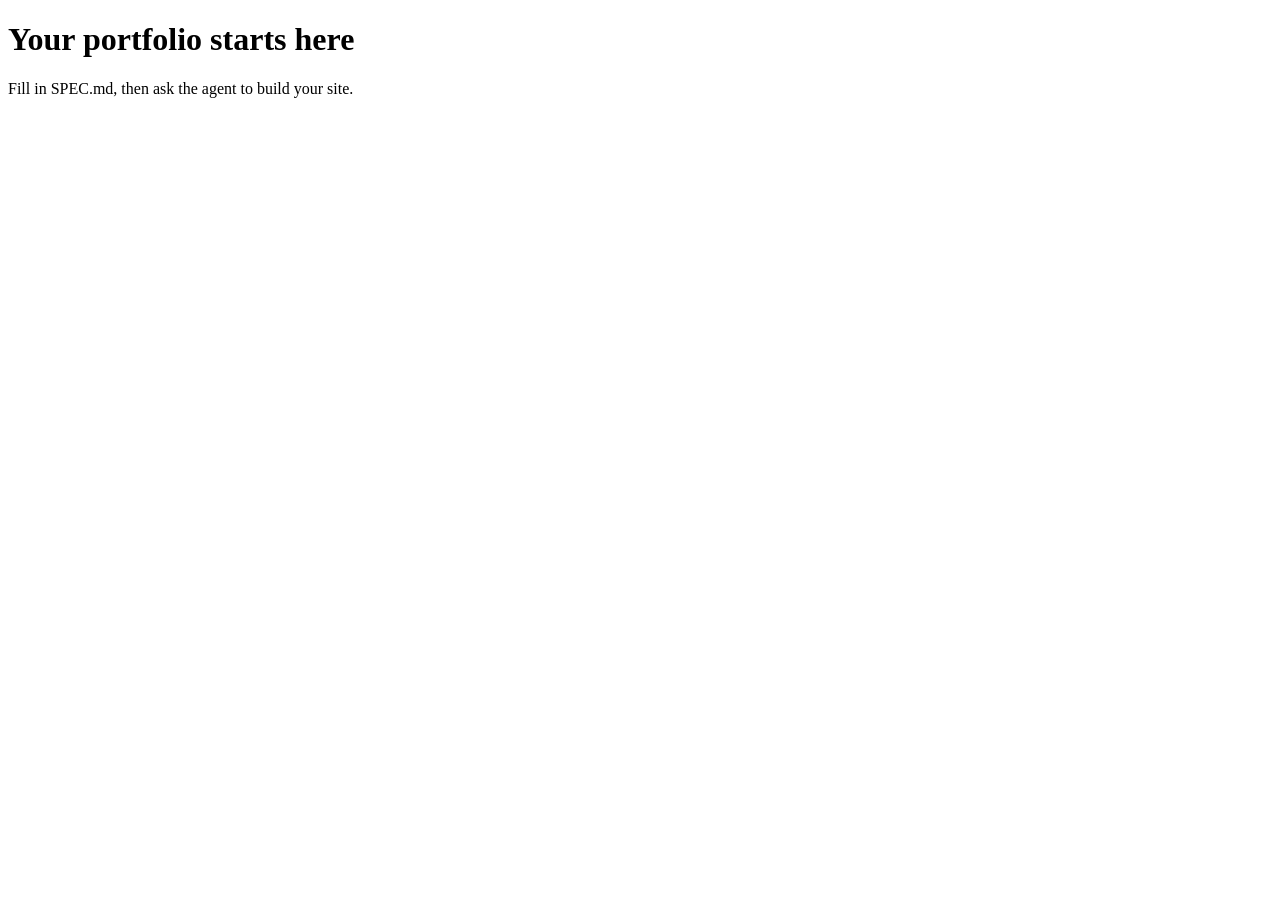
==== public/index.html @ a8ef2e2c "Initial commit" ====
<!doctype html>
<html lang="en">
<head>
  <meta charset="utf-8">
  <meta name="viewport" content="width=device-width, initial-scale=1">
  <title>My portfolio</title>
</head>
<body>
  <main>
    <h1>Your portfolio starts here</h1>
    <p>Fill in SPEC.md, then ask the agent to build your site.</p>
  </main>
</body>
</html>
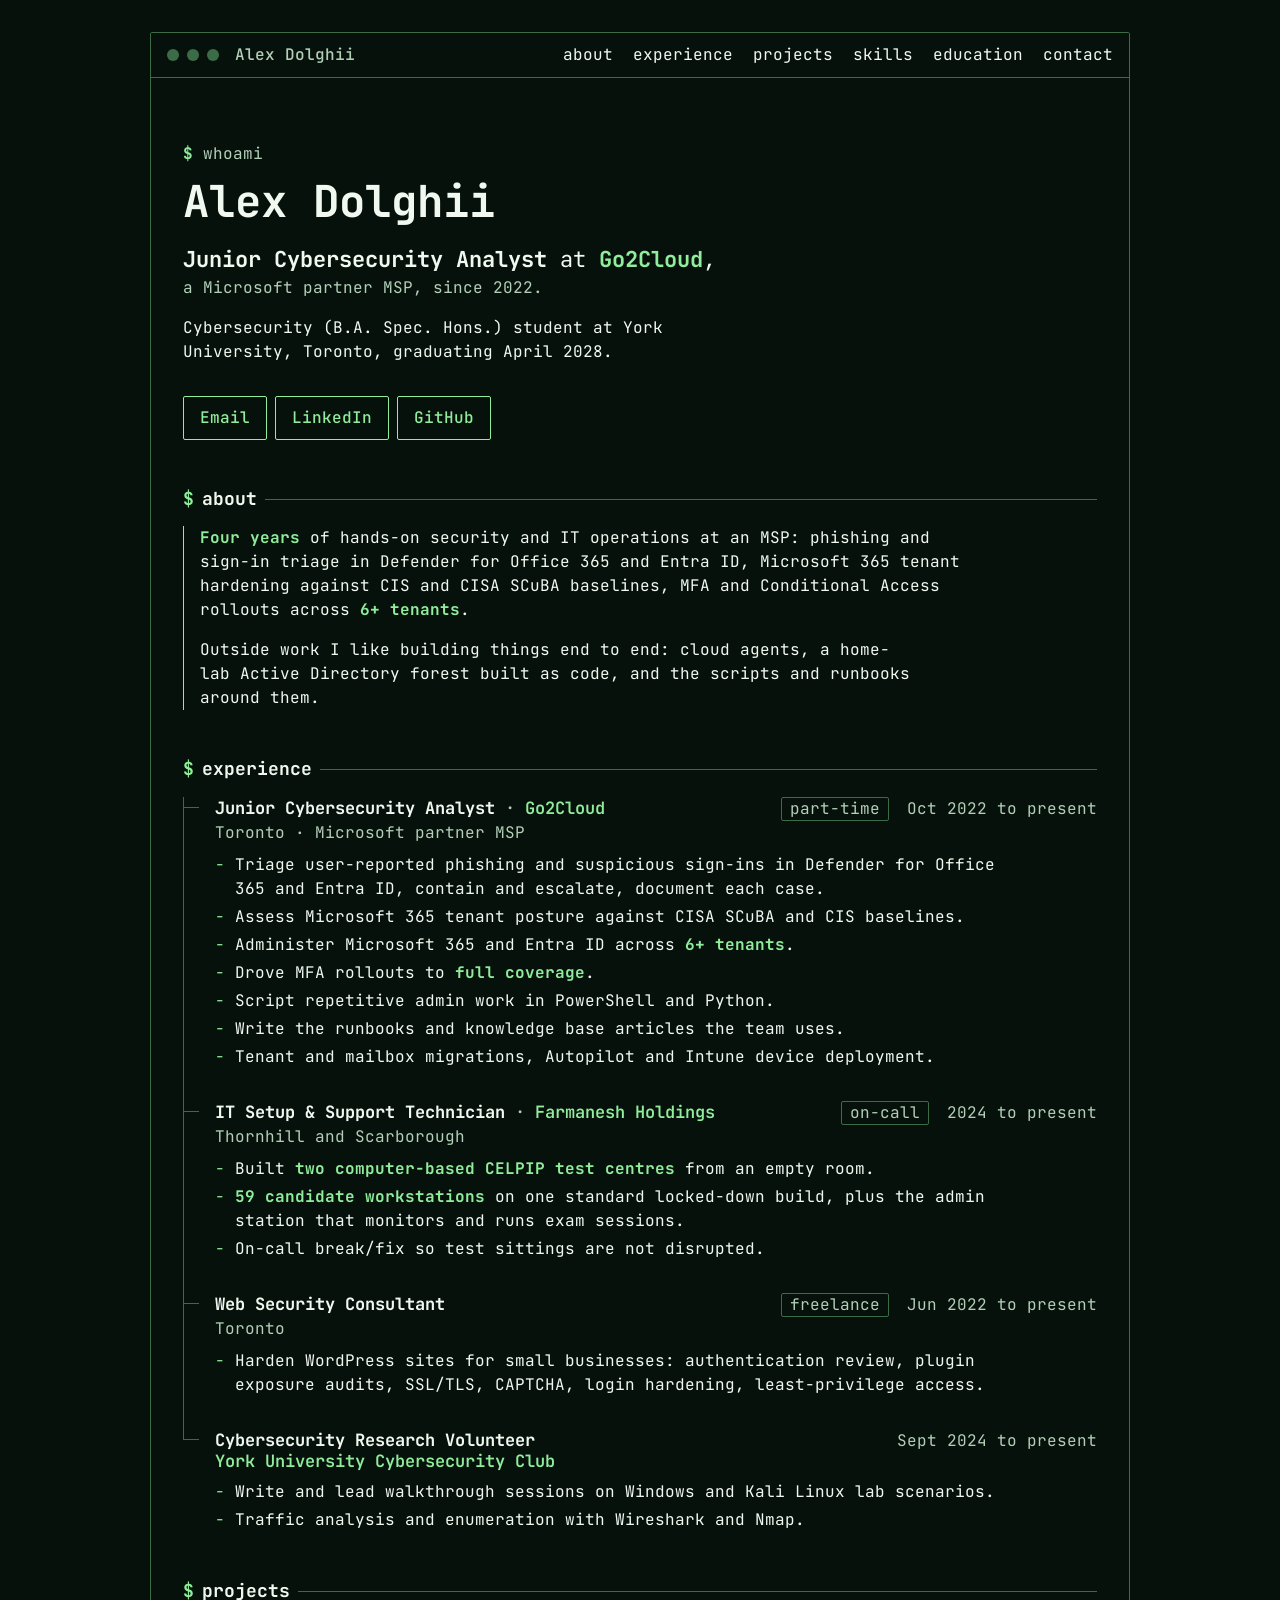
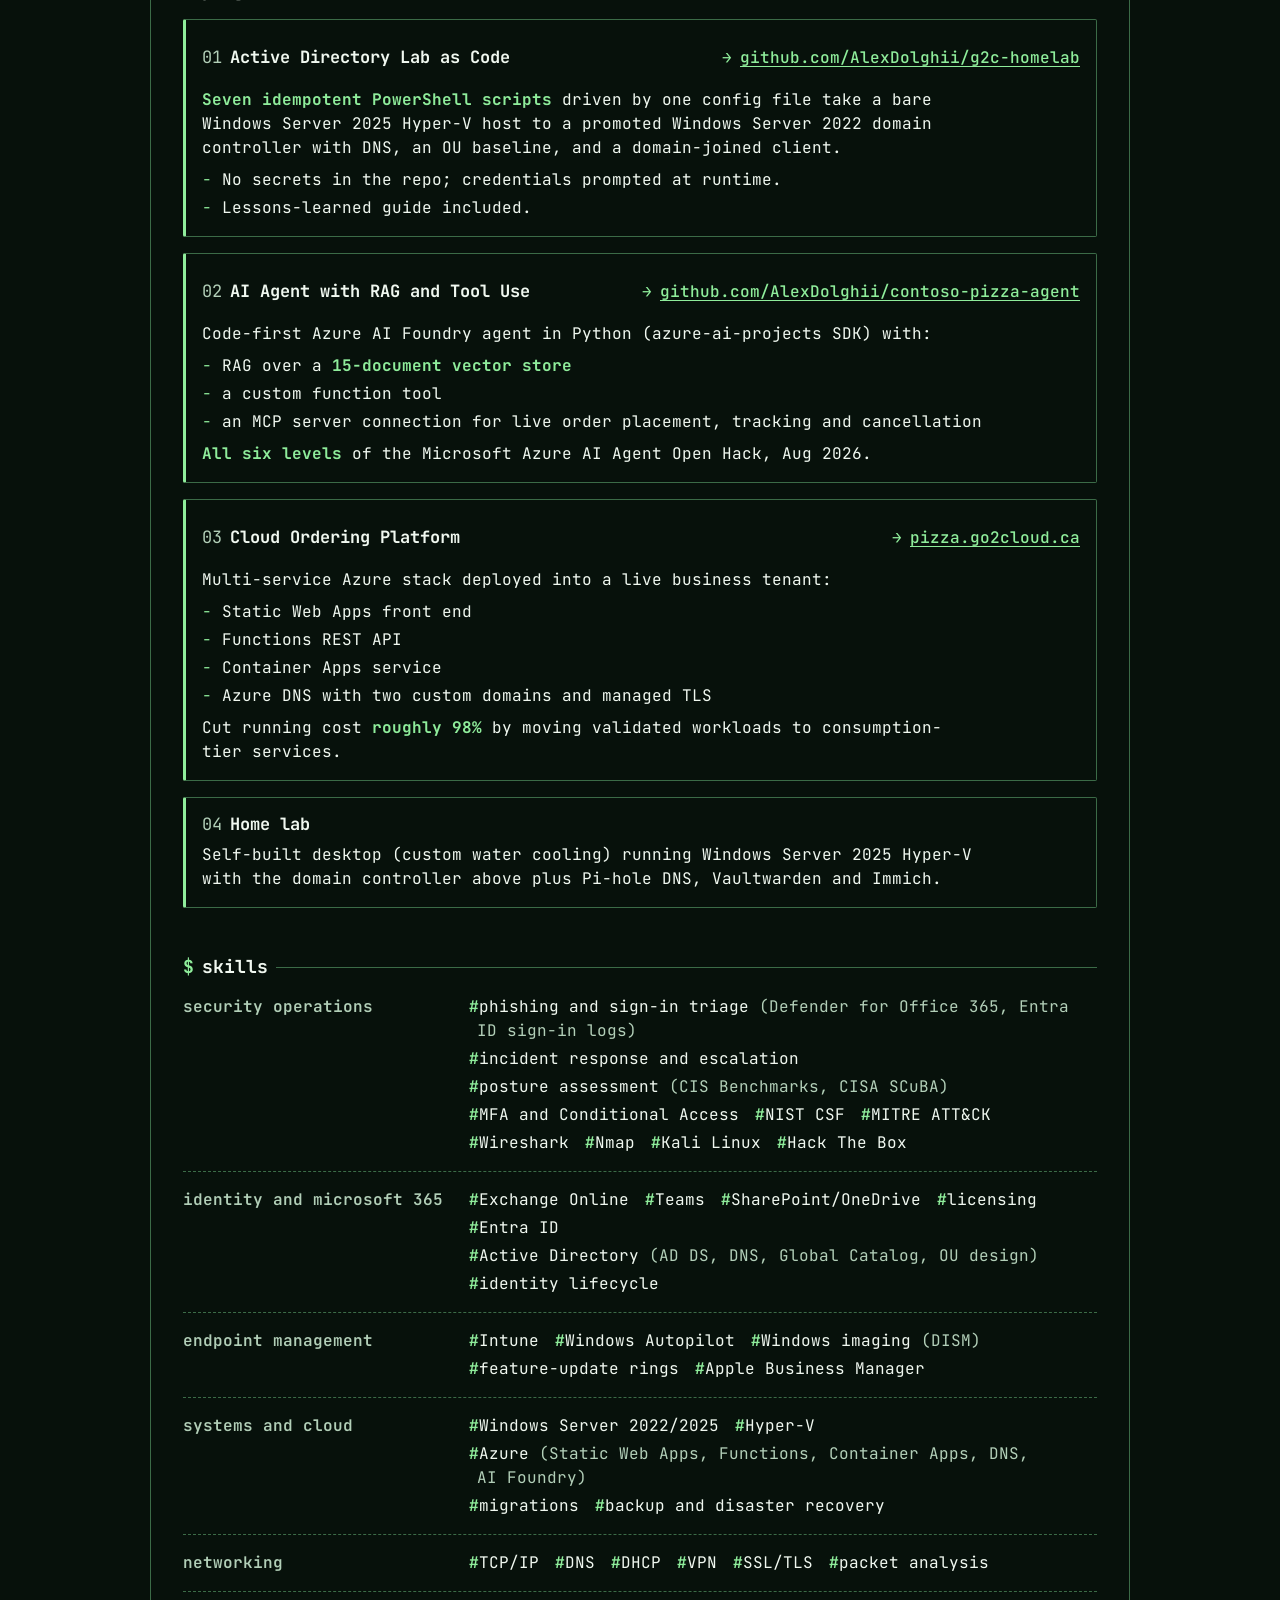
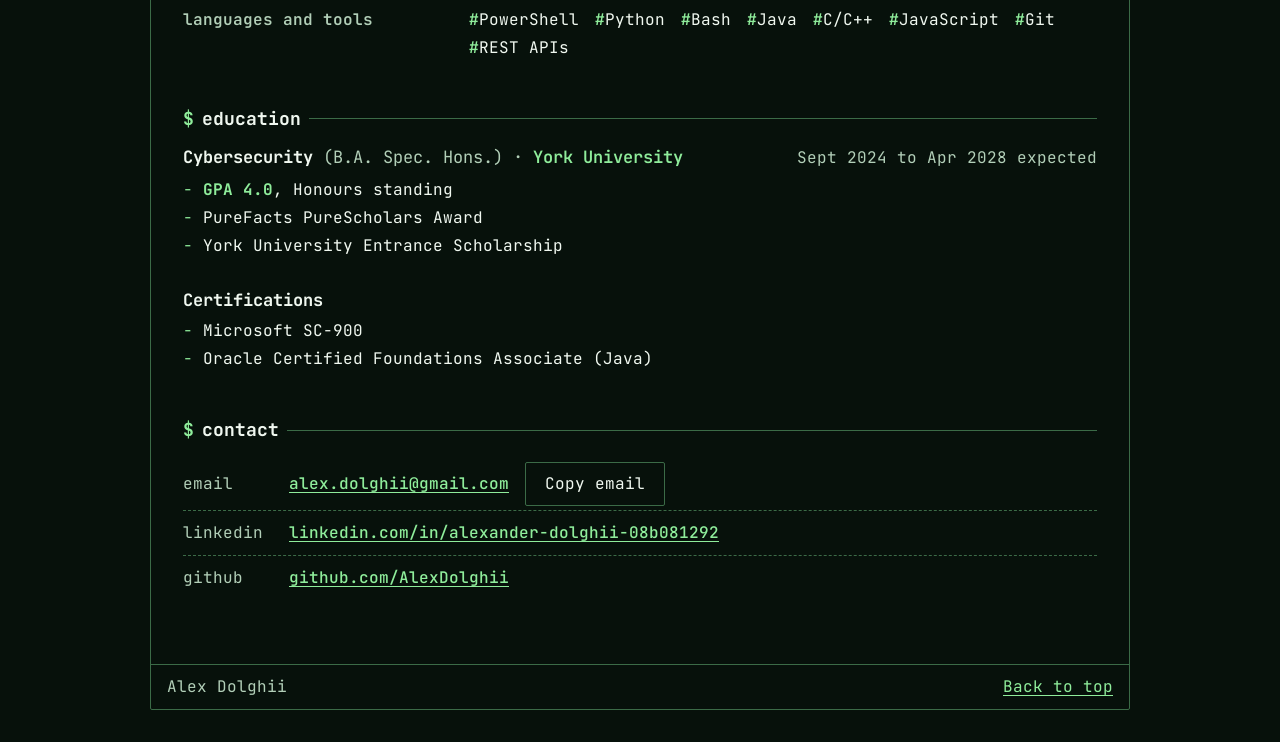
==== commit 15f628b9: "build version 1 with terminal vibe" ====
--- a/public/index.html
+++ b/public/index.html
@@ -3,12 +3,354 @@
 <head>
   <meta charset="utf-8">
   <meta name="viewport" content="width=device-width, initial-scale=1">
-  <title>My portfolio</title>
+  <title>Alex Dolghii · Junior Cybersecurity Analyst</title>
+  <meta name="description" content="Junior Cybersecurity Analyst at Go2Cloud, a Microsoft partner MSP, since 2022. Cybersecurity (B.A. Spec. Hons.) student at York University, Toronto, graduating April 2028.">
+  <meta name="author" content="Alex Dolghii">
+  <meta property="og:type" content="website">
+  <meta property="og:title" content="Alex Dolghii · Junior Cybersecurity Analyst">
+  <meta property="og:description" content="Junior Cybersecurity Analyst at Go2Cloud, a Microsoft partner MSP, since 2022. Cybersecurity (B.A. Spec. Hons.) student at York University, Toronto, graduating April 2028.">
+  <meta name="theme-color" content="#07110B">
+  <meta name="color-scheme" content="dark">
+  <link rel="icon" href="assets/favicon.svg" type="image/svg+xml">
+
+  <!-- Font: JetBrains Mono. The only outside file the vibe allows. -->
+  <link rel="preconnect" href="https://fonts.googleapis.com">
+  <link rel="preconnect" href="https://fonts.gstatic.com" crossorigin>
+  <link href="https://fonts.googleapis.com/css2?family=JetBrains+Mono:wght@400;500;600;700&display=swap" rel="stylesheet">
+
+  <link rel="stylesheet" href="styles.css">
+  <script src="script.js" defer></script>
 </head>
 <body>
-  <main>
-    <h1>Your portfolio starts here</h1>
-    <p>Fill in SPEC.md, then ask the agent to build your site.</p>
-  </main>
+  <a class="skip-link" href="#main">Skip to content</a>
+
+  <!-- The whole page sits inside one terminal-style window frame. -->
+  <div class="window">
+
+    <!-- Title bar: decorative window dots, his real name, and the section links. -->
+    <header class="titlebar">
+      <span class="titlebar__dots" aria-hidden="true"><span></span><span></span><span></span></span>
+      <a class="titlebar__name" href="#home">Alex Dolghii</a>
+      <nav class="nav" aria-label="Sections">
+        <ul class="nav__list" role="list">
+          <li><a href="#about">About</a></li>
+          <li><a href="#experience">Experience</a></li>
+          <li><a href="#projects">Projects</a></li>
+          <li><a href="#skills">Skills</a></li>
+          <li><a href="#education">Education</a></li>
+          <li><a href="#contact">Contact</a></li>
+        </ul>
+      </nav>
+    </header>
+
+    <!-- tabindex="-1" lets the skip link move keyboard focus here in every browser. -->
+    <main id="main" tabindex="-1">
+
+      <!-- Home: "whoami" is only a decorative label; the lines below it are the real intro from SPEC.md. -->
+      <section id="home" class="hero" aria-labelledby="home-title">
+        <p class="hero__prompt" aria-hidden="true">whoami</p>
+        <h1 class="hero__name" id="home-title">Alex Dolghii</h1>
+        <p class="hero__role">
+          <span class="hero__title"><strong>Junior Cybersecurity Analyst</strong> at <strong class="hero__org">Go2Cloud</strong>,</span>
+          <span class="hero__firm">a Microsoft partner MSP, since <time datetime="2022">2022</time>.</span>
+        </p>
+        <p class="hero__edu">Cybersecurity (B.A. Spec. Hons.) student at York University, Toronto, graduating <time datetime="2028-04">April 2028</time>.</p>
+        <ul class="hero__links" role="list">
+          <li><a href="mailto:alex.dolghii@gmail.com">Email</a></li>
+          <li><a href="https://www.linkedin.com/in/alexander-dolghii-08b081292/" rel="me">LinkedIn</a></li>
+          <li><a href="https://github.com/AlexDolghii" rel="me">GitHub</a></li>
+        </ul>
+      </section>
+
+      <section id="about" class="section" aria-labelledby="about-title">
+        <h2 class="section__title" id="about-title">About</h2>
+        <div class="about">
+          <p><strong class="hl">Four years</strong> of hands-on security and IT operations at an MSP: phishing and sign-in triage in Defender for Office 365 and Entra ID, Microsoft 365 tenant hardening against CIS and CISA SCuBA baselines, MFA and Conditional Access rollouts across <strong class="hl">6+ tenants</strong>.</p>
+          <p>Outside work I like building things end to end: cloud agents, a home-lab Active Directory forest built as code, and the scripts and runbooks around them.</p>
+        </div>
+      </section>
+
+      <!-- Experience: drawn like "tree" output, one branch per role. -->
+      <section id="experience" class="section" aria-labelledby="experience-title">
+        <h2 class="section__title" id="experience-title">Experience</h2>
+        <div class="entries entries--tree">
+
+          <article class="entry">
+            <div class="entry__head">
+              <h3 class="entry__title">
+                <span class="entry__role">Junior Cybersecurity Analyst</span><span class="sr-only">, </span>
+                <span class="entry__org">Go2Cloud</span>
+              </h3>
+              <p class="entry__dates"><span class="entry__kind">part-time</span><span class="sr-only">,</span> <span class="nowrap"><time datetime="2022-10">Oct 2022</time> to present</span></p>
+              <p class="entry__place">Toronto<span class="sr-only">,</span> <span class="sep" aria-hidden="true">·</span> Microsoft partner MSP</p>
+            </div>
+            <ul class="bullets" role="list">
+              <li>Triage user-reported phishing and suspicious sign-ins in Defender for Office 365 and Entra ID, contain and escalate, document each case.</li>
+              <li>Assess Microsoft 365 tenant posture against CISA SCuBA and CIS baselines.</li>
+              <li>Administer Microsoft 365 and Entra ID across <strong class="hl">6+ tenants</strong>.</li>
+              <li>Drove MFA rollouts to <strong class="hl">full coverage</strong>.</li>
+              <li>Script repetitive admin work in PowerShell and Python.</li>
+              <li>Write the runbooks and knowledge base articles the team uses.</li>
+              <li>Tenant and mailbox migrations, Autopilot and Intune device deployment.</li>
+            </ul>
+          </article>
+
+          <article class="entry">
+            <div class="entry__head">
+              <h3 class="entry__title">
+                <span class="entry__role">IT Setup &amp; Support Technician</span><span class="sr-only">, </span>
+                <span class="entry__org">Farmanesh Holdings</span>
+              </h3>
+              <p class="entry__dates"><span class="entry__kind">on-call</span><span class="sr-only">,</span> <span class="nowrap"><time datetime="2024">2024</time> to present</span></p>
+              <p class="entry__place">Thornhill and Scarborough</p>
+            </div>
+            <ul class="bullets" role="list">
+              <li>Built <strong class="hl">two computer-based CELPIP test centres</strong> from an empty room.</li>
+              <li><strong class="hl">59 candidate workstations</strong> on one standard locked-down build, plus the admin station that monitors and runs exam sessions.</li>
+              <li>On-call break/fix so test sittings are not disrupted.</li>
+            </ul>
+          </article>
+
+          <article class="entry">
+            <div class="entry__head">
+              <h3 class="entry__title">
+                <span class="entry__role">Web Security Consultant</span>
+              </h3>
+              <p class="entry__dates"><span class="entry__kind">freelance</span><span class="sr-only">,</span> <span class="nowrap"><time datetime="2022-06">Jun 2022</time> to present</span></p>
+              <p class="entry__place">Toronto</p>
+            </div>
+            <ul class="bullets" role="list">
+              <li>Harden WordPress sites for small businesses: authentication review, plugin exposure audits, SSL/TLS, CAPTCHA, login hardening, least-privilege access.</li>
+            </ul>
+          </article>
+
+          <!-- "entry--stacked": this title is too long to share a line with its club name, so the name always sits underneath. -->
+          <article class="entry entry--stacked">
+            <div class="entry__head">
+              <h3 class="entry__title">
+                <span class="entry__role">Cybersecurity Research Volunteer</span><span class="sr-only">, </span>
+                <span class="entry__org">York University Cybersecurity Club</span>
+              </h3>
+              <p class="entry__dates"><span class="nowrap"><time datetime="2024-09">Sept 2024</time> to present</span></p>
+            </div>
+            <ul class="bullets" role="list">
+              <li>Write and lead walkthrough sessions on Windows and Kali Linux lab scenarios.</li>
+              <li>Traffic analysis and enumeration with Wireshark and Nmap.</li>
+            </ul>
+          </article>
+
+        </div>
+      </section>
+
+      <!-- Projects: bordered cards with a green left edge. The 01-04 numbers are drawn by CSS. -->
+      <section id="projects" class="section" aria-labelledby="projects-title">
+        <h2 class="section__title" id="projects-title">Projects</h2>
+        <div class="cards">
+
+          <article class="card">
+            <div class="card__head">
+              <h3 class="card__title">Active Directory Lab as Code</h3>
+              <a class="card__link" href="https://github.com/AlexDolghii/g2c-homelab"><span class="card__url">github.com/<wbr>AlexDolghii/<wbr><span class="nowrap">g2c-homelab</span></span></a>
+            </div>
+            <p><strong class="hl">Seven idempotent PowerShell scripts</strong> driven by one config file take a bare Windows Server 2025 Hyper-V host to a promoted Windows Server 2022 domain controller with DNS, an OU baseline, and a domain-joined client.</p>
+            <ul class="bullets" role="list">
+              <li>No secrets in the repo; credentials prompted at runtime.</li>
+              <li>Lessons-learned guide included.</li>
+            </ul>
+          </article>
+
+          <article class="card">
+            <div class="card__head">
+              <h3 class="card__title">AI Agent with RAG and Tool Use</h3>
+              <a class="card__link" href="https://github.com/AlexDolghii/contoso-pizza-agent"><span class="card__url">github.com/<wbr>AlexDolghii/<wbr><span class="nowrap">contoso-pizza-agent</span></span></a>
+            </div>
+            <p>Code-first Azure AI Foundry agent in Python (azure-ai-projects SDK) with:</p>
+            <ul class="bullets" role="list">
+              <li>RAG over a <strong class="hl">15-document vector store</strong></li>
+              <li>a custom function tool</li>
+              <li>an MCP server connection for live order placement, tracking and cancellation</li>
+            </ul>
+            <p><strong class="hl">All six levels</strong> of the Microsoft Azure AI Agent Open Hack, <time datetime="2026-08">Aug 2026</time>.</p>
+          </article>
+
+          <article class="card">
+            <div class="card__head">
+              <h3 class="card__title">Cloud Ordering Platform</h3>
+              <a class="card__link" href="https://pizza.go2cloud.ca"><span class="card__url">pizza.go2cloud.ca</span></a>
+            </div>
+            <p>Multi-service Azure stack deployed into a live business tenant:</p>
+            <ul class="bullets" role="list">
+              <li>Static Web Apps front end</li>
+              <li>Functions REST API</li>
+              <li>Container Apps service</li>
+              <li>Azure DNS with two custom domains and managed TLS</li>
+            </ul>
+            <p>Cut running cost <strong class="hl">roughly 98%</strong> by moving validated workloads to consumption-tier services.</p>
+          </article>
+
+          <article class="card">
+            <div class="card__head">
+              <h3 class="card__title">Home lab</h3>
+            </div>
+            <p>Self-built desktop (custom water cooling) running Windows Server 2025 Hyper-V with the domain controller above plus Pi-hole DNS, Vaultwarden and Immich.</p>
+          </article>
+
+        </div>
+      </section>
+
+      <!-- Skills: #tags, grouped the same way as SPEC.md. -->
+      <section id="skills" class="section" aria-labelledby="skills-title">
+        <h2 class="section__title" id="skills-title">Skills</h2>
+        <div class="skills">
+
+          <div class="skill-group">
+            <h3 class="skill-group__name">Security operations</h3>
+            <ul class="tags" role="list">
+              <li>phishing and sign-in triage <span class="tags__note">(Defender for Office 365, Entra ID sign-in logs)</span></li>
+              <li>incident response and escalation</li>
+              <li>posture assessment <span class="tags__note">(CIS Benchmarks, CISA SCuBA)</span></li>
+              <li>MFA and Conditional Access</li>
+              <li>NIST CSF</li>
+              <li>MITRE ATT&amp;CK</li>
+              <li>Wireshark</li>
+              <li>Nmap</li>
+              <li>Kali Linux</li>
+              <li>Hack The Box</li>
+            </ul>
+          </div>
+
+          <div class="skill-group">
+            <h3 class="skill-group__name">Identity and Microsoft 365</h3>
+            <ul class="tags" role="list">
+              <li>Exchange Online</li>
+              <li>Teams</li>
+              <li>SharePoint/OneDrive</li>
+              <li>licensing</li>
+              <li>Entra ID</li>
+              <li>Active Directory <span class="tags__note">(AD DS, DNS, Global Catalog, OU design)</span></li>
+              <li>identity lifecycle</li>
+            </ul>
+          </div>
+
+          <div class="skill-group">
+            <h3 class="skill-group__name">Endpoint management</h3>
+            <ul class="tags" role="list">
+              <li>Intune</li>
+              <li>Windows Autopilot</li>
+              <li>Windows imaging <span class="tags__note">(DISM)</span></li>
+              <li>feature-update rings</li>
+              <li>Apple Business Manager</li>
+            </ul>
+          </div>
+
+          <div class="skill-group">
+            <h3 class="skill-group__name">Systems and cloud</h3>
+            <ul class="tags" role="list">
+              <li>Windows Server 2022/2025</li>
+              <li>Hyper-V</li>
+              <li>Azure <span class="tags__note">(Static Web Apps, Functions, Container Apps, DNS, AI Foundry)</span></li>
+              <li>migrations</li>
+              <li>backup and disaster recovery</li>
+            </ul>
+          </div>
+
+          <div class="skill-group">
+            <h3 class="skill-group__name">Networking</h3>
+            <ul class="tags" role="list">
+              <li>TCP/IP</li>
+              <li>DNS</li>
+              <li>DHCP</li>
+              <li>VPN</li>
+              <li>SSL/TLS</li>
+              <li>packet analysis</li>
+            </ul>
+          </div>
+
+          <div class="skill-group">
+            <h3 class="skill-group__name">Languages and tools</h3>
+            <ul class="tags" role="list">
+              <li>PowerShell</li>
+              <li>Python</li>
+              <li>Bash</li>
+              <li>Java</li>
+              <li>C/C++</li>
+              <li>JavaScript</li>
+              <li>Git</li>
+              <li>REST APIs</li>
+            </ul>
+          </div>
+
+        </div>
+      </section>
+
+      <section id="education" class="section" aria-labelledby="education-title">
+        <h2 class="section__title" id="education-title">Education</h2>
+        <div class="entries">
+
+          <article class="entry">
+            <div class="entry__head">
+              <h3 class="entry__title">
+                <span class="entry__role">Cybersecurity <span class="entry__note">(B.A. Spec. Hons.)</span></span><span class="sr-only">, </span>
+                <span class="entry__org">York University</span>
+              </h3>
+              <p class="entry__dates"><time datetime="2024-09">Sept 2024</time> to <time datetime="2028-04">Apr 2028</time> expected</p>
+            </div>
+            <ul class="bullets" role="list">
+              <li><strong class="hl">GPA 4.0</strong>, Honours standing</li>
+              <li>PureFacts PureScholars Award</li>
+              <li>York University Entrance Scholarship</li>
+            </ul>
+          </article>
+
+          <article class="entry">
+            <div class="entry__head">
+              <h3 class="entry__title">Certifications</h3>
+            </div>
+            <ul class="bullets" role="list">
+              <li>Microsoft SC-900</li>
+              <li>Oracle Certified Foundations Associate (Java)</li>
+            </ul>
+          </article>
+
+        </div>
+      </section>
+
+      <!-- Contact: a muted label in a fixed column, then the link. One per line. -->
+      <section id="contact" class="section" aria-labelledby="contact-title">
+        <h2 class="section__title" id="contact-title">Contact</h2>
+        <ul class="contact" role="list">
+          <li>
+            <span class="contact__label">email</span>
+            <span class="contact__value">
+              <!-- <wbr> lets a very narrow phone wrap the address after the "@", never in the middle of a word. -->
+              <a href="mailto:alex.dolghii@gmail.com">alex.dolghii@<wbr>gmail.com</a>
+              <!-- Hidden until script.js runs, so nobody without JavaScript sees a button that does nothing. -->
+              <button class="copy" type="button" data-copy="alex.dolghii@gmail.com" hidden>Copy email</button>
+              <span class="sr-only" id="copy-status" role="status"></span>
+            </span>
+          </li>
+          <li>
+            <span class="contact__label">LinkedIn</span>
+            <span class="contact__value">
+              <a href="https://www.linkedin.com/in/alexander-dolghii-08b081292/" rel="me">linkedin.com/in/<wbr>alexander-dolghii-08b081292</a>
+            </span>
+          </li>
+          <li>
+            <span class="contact__label">GitHub</span>
+            <span class="contact__value">
+              <a href="https://github.com/AlexDolghii" rel="me">github.com/<wbr>AlexDolghii</a>
+            </span>
+          </li>
+        </ul>
+      </section>
+
+    </main>
+
+    <footer class="footer">
+      <p>Alex Dolghii</p>
+      <a href="#home">Back to top</a>
+    </footer>
+
+  </div>
 </body>
 </html>
--- a/public/styles.css
+++ b/public/styles.css
@@ -0,0 +1,993 @@
+/* ==========================================================
+   styles.css for Alex Dolghii's portfolio
+   Vibe: vibe-terminal.
+   Mobile-first: the base rules are for phones. The min-width
+   media queries further down widen the layout.
+   ========================================================== */
+
+/* ==========================================================
+   1. Design tokens: copied exactly from the vibe-terminal skill
+   ========================================================== */
+:root {
+  /* Colors (mode: dark) */
+  --color-bg: #07110B;
+  --color-text: #F0F8F0;
+  --color-muted: #B2CFB8;
+  --color-accent: #8FED9B;
+  --color-border: #3B6B47;
+
+  /* Fonts */
+  --font-heading: "JetBrains Mono", monospace;
+  --font-body: "JetBrains Mono", monospace;
+
+  /* Shape and spacing (density: normal) */
+  --radius: 2px;
+  --space-1: 4px;
+  --space-2: 8px;
+  --space-3: 16px;
+  --space-4: 32px;
+  --space-5: 64px;
+  --max-width: 980px;
+}
+
+/* ==========================================================
+   2. Helper values, built only from the tokens above
+   ========================================================== */
+:root {
+  --tap: calc(var(--space-4) + var(--space-2) + var(--space-1)); /* 44px: smallest comfy tap target */
+  --dot: calc(var(--space-2) + var(--space-1));                  /* 12px window dot */
+  --branch-y: calc(var(--space-2) + var(--space-1) / 2);         /* 10px: middle of a role title's first line */
+  --rule: 1px solid var(--color-border);
+  --rule-dashed: 1px dashed var(--color-border);
+  --measure: 80ch;                                               /* an 80-column terminal line */
+  --num-col: 2ch;                                                /* width of a project number, "01" */
+  --arrow-col: 1ch;                                              /* width of the arrow before a project link */
+  --text-md: 1.0625rem;
+  --text-lg: 1.125rem;
+  --text-xl: 1.375rem;
+}
+
+/* ==========================================================
+   3. Base (phones first)
+   ========================================================== */
+*,
+*::before,
+*::after {
+  box-sizing: border-box;
+}
+
+html {
+  -webkit-text-size-adjust: 100%;
+  text-size-adjust: 100%;
+  color-scheme: dark;
+  background: var(--color-bg);
+  scrollbar-color: var(--color-border) var(--color-bg);
+}
+
+body {
+  margin: 0;
+  padding: var(--space-2);
+  background: var(--color-bg);
+  color: var(--color-text);
+  font-family: var(--font-body);
+  font-size: 1rem;
+  line-height: 1.5;
+  font-variant-ligatures: none; /* keeps "C/C++" and "TCP/IP" as plain letters */
+  overflow-wrap: break-word;
+  -webkit-font-smoothing: antialiased;
+}
+
+h1,
+h2,
+h3 {
+  margin: 0;
+  font-family: var(--font-heading);
+  line-height: 1.25;
+  text-wrap: balance;
+}
+
+p,
+ul {
+  margin: 0;
+}
+
+ul {
+  padding: 0;
+  list-style: none;
+}
+
+p,
+li {
+  text-wrap: pretty;
+}
+
+strong {
+  font-weight: 700;
+}
+
+/* Keep "Oct 2022" or "April 2028" together on one line. */
+time {
+  white-space: nowrap;
+}
+
+a {
+  color: var(--color-accent);
+  text-decoration-thickness: 1px;
+  text-underline-offset: 0.2em;
+}
+
+a:hover {
+  text-decoration-thickness: 2px;
+}
+
+/* Keyboard focus is always visible. */
+:focus-visible {
+  outline: 2px solid var(--color-accent);
+  outline-offset: calc(var(--space-1) / 2);
+}
+
+/* main only gets focus from the skip link, so it needs no ring. */
+main:focus {
+  outline: none;
+}
+
+::selection {
+  background: var(--color-accent);
+  color: var(--color-bg);
+}
+
+/* Make sure the "hidden" attribute wins over any display rule below. */
+[hidden] {
+  display: none !important;
+}
+
+/* Text for screen readers only (for example the comma between a role and an employer). */
+.sr-only {
+  position: absolute;
+  width: 1px;
+  height: 1px;
+  overflow: hidden;
+  clip-path: inset(50%);
+  white-space: nowrap;
+}
+
+/* Keeps a short run of words together, so a line breaks somewhere sensible. */
+.nowrap {
+  white-space: nowrap;
+}
+
+/* ==========================================================
+   4. Skip link
+   ========================================================== */
+.skip-link {
+  position: absolute;
+  top: var(--space-2);
+  left: var(--space-2);
+  z-index: 100;
+  display: inline-flex;
+  align-items: center;
+  min-height: var(--tap);
+  padding: 0 var(--space-3);
+  border-radius: var(--radius);
+  background: var(--color-accent);
+  color: var(--color-bg);
+  font-weight: 700;
+  text-decoration: none;
+  transform: translateY(-200%);
+}
+
+.skip-link:focus {
+  transform: none;
+}
+
+/* ==========================================================
+   5. Window frame and title bar
+   ========================================================== */
+.window {
+  max-width: var(--max-width);
+  margin: 0 auto;
+  border: var(--rule);
+  border-radius: var(--radius);
+  background: var(--color-bg);
+}
+
+.titlebar {
+  display: flex;
+  flex-wrap: wrap;
+  align-items: center;
+  column-gap: var(--space-3);
+  padding: 0 var(--space-3);
+  border-bottom: var(--rule);
+  background: var(--color-bg);
+}
+
+/* Three decorative window dots. Not buttons, so they do nothing. */
+.titlebar__dots {
+  display: inline-flex;
+  gap: var(--space-2);
+}
+
+.titlebar__dots span {
+  width: var(--dot);
+  height: var(--dot);
+  border-radius: 50%;
+  background: var(--color-border);
+}
+
+.titlebar__name {
+  display: inline-flex;
+  align-items: center;
+  min-height: var(--tap);
+  color: var(--color-muted);
+  font-weight: 500;
+  text-decoration: none;
+}
+
+.titlebar__name:hover {
+  color: var(--color-text);
+  text-decoration: underline;
+}
+
+/* On phones and tablets the nav sits on its own row under the title. */
+.nav {
+  flex: 1 0 100%;
+  padding-bottom: var(--space-1);
+}
+
+.nav__list {
+  display: flex;
+  flex-wrap: wrap;
+  column-gap: var(--space-1);
+  margin: 0 calc(var(--space-2) * -1);
+}
+
+.nav a {
+  display: inline-flex;
+  align-items: center;
+  min-height: var(--tap);
+  padding: 0 var(--space-2);
+  border-radius: var(--radius);
+  color: var(--color-text);
+  text-decoration: none;
+  text-transform: lowercase;
+}
+
+/* Hover looks like selected text in a terminal. */
+.nav a:hover {
+  background: var(--color-accent);
+  color: var(--color-bg);
+}
+
+/* script.js marks the section you are reading with aria-current. */
+.nav a[aria-current] {
+  color: var(--color-accent);
+  text-decoration: underline;
+  text-decoration-thickness: 2px;
+  text-underline-offset: 0.35em;
+}
+
+.nav a[aria-current]:hover {
+  color: var(--color-bg);
+}
+
+/* ==========================================================
+   6. Main column, prompt-style headings, shared bits
+   ========================================================== */
+main {
+  padding: 0 var(--space-3) var(--space-4);
+}
+
+.section {
+  padding-top: var(--space-4);
+}
+
+/* Every section heading looks like a prompt: "$ experience ------" */
+.section__title {
+  display: flex;
+  align-items: center;
+  gap: var(--space-2);
+  margin-bottom: var(--space-3);
+  font-size: var(--text-lg);
+  font-weight: 700;
+  text-transform: lowercase;
+}
+
+.section__title::before {
+  content: "$";
+  content: "$" / "";
+  color: var(--color-accent);
+}
+
+/* A thin rule runs from the heading to the edge of the window. */
+.section__title::after {
+  content: "";
+  flex: 1 1 var(--space-4);
+  border-top: var(--rule);
+}
+
+/* Emphasis for the real numbers and outcomes from SPEC.md. */
+.hl {
+  color: var(--color-accent);
+  font-weight: 700;
+}
+
+/* Dash bullets, like a plain-text list. */
+.bullets {
+  display: grid;
+  gap: var(--space-1);
+  max-width: var(--measure);
+}
+
+.bullets li {
+  position: relative;
+  padding-left: calc(var(--space-3) + var(--space-1));
+}
+
+.bullets li::before {
+  content: "-";
+  content: "-" / "";
+  position: absolute;
+  left: 0;
+  color: var(--color-accent);
+}
+
+/* ==========================================================
+   7. Home (hero)
+   ========================================================== */
+.hero {
+  padding-top: var(--space-4);
+}
+
+.hero__prompt {
+  color: var(--color-muted);
+}
+
+.hero__prompt::before {
+  content: "$ ";
+  content: "$ " / "";
+  color: var(--color-accent);
+  font-weight: 700;
+}
+
+.hero__name {
+  margin-top: var(--space-2);
+  font-size: clamp(2rem, 1.5rem + 2.5vw, 2.75rem);
+  font-weight: 700;
+}
+
+.hero__role {
+  margin-top: var(--space-3);
+}
+
+.hero__title {
+  display: block;
+  font-size: var(--text-lg);
+  line-height: 1.4;
+}
+
+.hero__org {
+  color: var(--color-accent);
+}
+
+.hero__firm {
+  display: block;
+  color: var(--color-muted);
+}
+
+.hero__edu {
+  max-width: var(--measure);
+  margin-top: var(--space-3);
+  text-wrap: balance;
+}
+
+.hero__links {
+  display: flex;
+  flex-wrap: wrap;
+  gap: var(--space-2);
+  margin-top: var(--space-4);
+}
+
+.hero__links a {
+  display: inline-flex;
+  align-items: center;
+  min-height: var(--tap);
+  padding: 0 var(--space-3);
+  border: 1px solid var(--color-accent);
+  border-radius: var(--radius);
+  font-weight: 500;
+  text-decoration: none;
+}
+
+.hero__links a:hover {
+  background: var(--color-accent);
+  color: var(--color-bg);
+}
+
+/* ==========================================================
+   8. About (one output column with a thin prompt-green rule)
+   ========================================================== */
+.about {
+  display: grid;
+  gap: var(--space-3);
+  max-width: var(--measure);
+  padding-left: var(--space-3);
+  border-left: 1px solid var(--color-accent);
+}
+
+/* ==========================================================
+   9. Experience and Education entries
+   ========================================================== */
+.entries {
+  display: grid;
+  gap: var(--space-4);
+}
+
+.entry__head {
+  display: grid;
+  margin-bottom: var(--space-2);
+}
+
+.entry__title {
+  font-size: var(--text-md);
+  font-weight: 700;
+}
+
+.entry__note {
+  color: var(--color-muted);
+  font-weight: 400;
+}
+
+.entry__org {
+  display: block;
+  color: var(--color-accent);
+  font-weight: 600;
+}
+
+.entry__dates,
+.entry__place {
+  color: var(--color-muted);
+}
+
+.entry__dates {
+  font-variant-numeric: tabular-nums;
+}
+
+/* Employment type as the vibe's thin outlined tag: [part-time] */
+.entry__kind {
+  display: inline-block;
+  margin-right: var(--space-2);
+  padding: 0 var(--space-2);
+  border: var(--rule);
+  border-radius: var(--radius);
+  line-height: 1.375;
+}
+
+.sep {
+  color: var(--color-muted);
+}
+
+/* Experience is drawn like "tree" output: one vertical line, a branch into each role. */
+.entries--tree {
+  gap: 0;
+}
+
+.entries--tree > .entry {
+  position: relative;
+  padding-left: var(--space-3);
+  padding-bottom: var(--space-4);
+}
+
+.entries--tree > .entry:last-child {
+  padding-bottom: 0;
+}
+
+/* The vertical line. */
+.entries--tree > .entry::before {
+  content: "";
+  position: absolute;
+  top: 0;
+  bottom: 0;
+  left: 0;
+  border-left: var(--rule);
+}
+
+/* The last branch stops at its title, like the corner in "tree" output. */
+.entries--tree > .entry:last-child::before {
+  bottom: auto;
+  height: var(--branch-y);
+}
+
+/* The short branch into each role title. */
+.entries--tree > .entry::after {
+  content: "";
+  position: absolute;
+  top: var(--branch-y);
+  left: 0;
+  width: var(--space-2);
+  border-top: var(--rule);
+}
+
+/* ==========================================================
+   10. Projects (bordered cards with a green left edge)
+   ========================================================== */
+.cards {
+  display: grid;
+  gap: var(--space-3);
+  counter-reset: project;
+}
+
+.card {
+  position: relative;
+  isolation: isolate;
+  display: grid;
+  gap: var(--space-2);
+  padding: var(--space-3);
+  border: var(--rule);
+  border-left: 3px solid var(--color-accent);
+  border-radius: var(--radius);
+  counter-increment: project;
+}
+
+/* A faint green wash when the card is hovered or its link has focus. */
+.card::before {
+  content: "";
+  position: absolute;
+  inset: 0;
+  z-index: -1;
+  background: var(--color-accent);
+  opacity: 0;
+  pointer-events: none;
+}
+
+.card:hover::before,
+.card:focus-within::before {
+  opacity: 0.06;
+}
+
+.card:focus-within {
+  border-color: var(--color-accent);
+}
+
+.card__head {
+  display: flex;
+  flex-wrap: wrap;
+  align-items: baseline;
+  justify-content: space-between;
+  column-gap: var(--space-3);
+}
+
+/* A long title wraps with its second line lined up after the number. */
+.card__title {
+  padding-left: calc(var(--num-col) + var(--space-2));
+  font-size: var(--text-md);
+  font-weight: 700;
+  text-indent: calc((var(--num-col) + var(--space-2)) * -1);
+}
+
+/* Muted 01-04 before each title, like a numbered listing. Screen readers skip it. */
+.card__title::before {
+  content: counter(project, decimal-leading-zero);
+  content: counter(project, decimal-leading-zero) / "";
+  display: inline-block;
+  width: var(--num-col);
+  margin-right: var(--space-2);
+  color: var(--color-muted);
+  font-weight: 400;
+  text-indent: 0;
+}
+
+/* 8px padding above and below a 28px line = a 44px tap target.
+   The underline sits on the URL only, so the arrow in front stays clean.
+   On a narrow phone a long URL wraps with its next lines tucked under the URL, not the arrow. */
+.card__link {
+  display: inline-block;
+  max-width: 100%;
+  padding: var(--space-2) 0 var(--space-2) calc(var(--arrow-col) + var(--space-2));
+  line-height: 1.75;
+  font-weight: 500;
+  text-decoration: none;
+  text-indent: calc((var(--arrow-col) + var(--space-2)) * -1);
+  overflow-wrap: anywhere;
+}
+
+.card__link::before {
+  content: "\2192";
+  content: "\2192" / "";
+  display: inline-block;
+  width: var(--arrow-col);
+  margin-right: var(--space-2);
+  text-indent: 0;
+}
+
+.card__url {
+  text-decoration: underline;
+  text-decoration-thickness: 1px;
+  text-underline-offset: 0.2em;
+}
+
+.card__link:hover .card__url {
+  text-decoration-thickness: 2px;
+}
+
+.card p {
+  max-width: var(--measure);
+}
+
+/* ==========================================================
+   11. Skills (#tags, grouped, dashed lines between groups)
+   ========================================================== */
+.skill-group {
+  display: grid;
+  gap: var(--space-1);
+  padding: var(--space-3) 0;
+}
+
+.skill-group:first-child {
+  padding-top: 0;
+}
+
+.skill-group:last-child {
+  padding-bottom: 0;
+}
+
+.skill-group + .skill-group {
+  border-top: var(--rule-dashed);
+}
+
+.skill-group__name {
+  color: var(--color-muted);
+  font-size: 1rem;
+  font-weight: 600;
+  text-transform: lowercase;
+}
+
+.tags {
+  display: flex;
+  flex-wrap: wrap;
+  gap: var(--space-1) var(--space-3);
+}
+
+/* A long tag wraps with its second line tucked in after the "#". */
+.tags li {
+  padding-left: var(--space-2);
+  text-indent: calc(var(--space-2) * -1);
+}
+
+.tags li::before {
+  content: "#";
+  content: "#" / "";
+  color: var(--color-accent);
+  font-weight: 700;
+}
+
+.tags__note {
+  color: var(--color-muted);
+}
+
+/* ==========================================================
+   12. Contact (label column + link, one per line)
+   ========================================================== */
+.contact li + li {
+  border-top: var(--rule-dashed);
+}
+
+/* Label column + link, one line each, even on a 320px phone.
+   On a very narrow phone the email wraps after the "@" (the <wbr> in index.html), never mid-word. */
+.contact li {
+  display: grid;
+  grid-template-columns: 9ch minmax(0, 1fr);
+  align-items: baseline;
+  column-gap: var(--space-3);
+}
+
+.contact__label {
+  color: var(--color-muted);
+  text-transform: lowercase;
+}
+
+.contact__value {
+  display: flex;
+  flex-wrap: wrap;
+  align-items: center;
+  gap: 0 var(--space-3);
+  min-width: 0;
+}
+
+.contact a {
+  display: inline-flex;
+  align-items: center;
+  min-height: var(--tap);
+  max-width: 100%;
+  font-weight: 500;
+  overflow-wrap: anywhere;
+}
+
+.copy {
+  display: inline-flex;
+  align-items: center;
+  justify-content: center;
+  min-width: 14ch; /* same width for "Copy email" and "Copied", so nothing jumps */
+  min-height: var(--tap);
+  margin: var(--space-1) 0;
+  padding: 0 var(--space-3);
+  border: var(--rule);
+  border-radius: var(--radius);
+  background: transparent;
+  color: var(--color-text);
+  font: inherit;
+  cursor: pointer;
+}
+
+.copy:hover {
+  border-color: var(--color-accent);
+  color: var(--color-accent);
+}
+
+/* Off-screen helper that older browsers use to copy text (made by script.js). */
+.copy-buffer {
+  position: fixed;
+  top: 0;
+  left: 0;
+  opacity: 0;
+  pointer-events: none;
+}
+
+/* ==========================================================
+   13. Footer (bottom edge of the window)
+   ========================================================== */
+.footer {
+  display: flex;
+  flex-wrap: wrap;
+  align-items: center;
+  justify-content: space-between;
+  column-gap: var(--space-3);
+  padding: 0 var(--space-3);
+  border-top: var(--rule);
+  color: var(--color-muted);
+}
+
+.footer a {
+  display: inline-flex;
+  align-items: center;
+  min-height: var(--tap);
+}
+
+/* ==========================================================
+   14. Tablet and up (768px)
+   ========================================================== */
+@media (min-width: 48em) {
+  body {
+    padding: var(--space-4) var(--space-3);
+  }
+
+  main {
+    padding: 0 var(--space-4) var(--space-5);
+  }
+
+  .hero {
+    padding-top: var(--space-5);
+  }
+
+  .hero__title {
+    font-size: var(--text-xl);
+  }
+
+  .section {
+    padding-top: calc(var(--space-4) + var(--space-3));
+  }
+
+  /* Entry header: role on the left, type and dates pinned right on the same line. */
+  .entry__head {
+    grid-template-columns: minmax(0, 1fr) auto;
+    align-items: baseline;
+    column-gap: var(--space-3);
+  }
+
+  .entry__title {
+    grid-column: 1;
+    grid-row: 1;
+  }
+
+  .entry__dates {
+    grid-column: 2;
+    grid-row: 1;
+    text-align: right;
+    white-space: nowrap;
+  }
+
+  .entry__place {
+    grid-column: 1 / -1;
+  }
+
+  /* Wider tree: a longer branch and more room before the text. */
+  .entries--tree > .entry {
+    padding-left: var(--space-4);
+  }
+
+  .entries--tree > .entry::after {
+    width: var(--space-3);
+  }
+
+  /* Skills: group label in a fixed column, tags flowing beside it. */
+  .skill-group {
+    grid-template-columns: 27ch minmax(0, 1fr);
+    align-items: baseline;
+    column-gap: var(--space-3);
+  }
+}
+
+/* ==========================================================
+   15. Desktop (1024px): sticky one-row title bar
+   ========================================================== */
+@media (min-width: 64em) {
+  body {
+    padding: var(--space-4);
+  }
+
+  .titlebar {
+    position: sticky;
+    top: 0;
+    z-index: 10;
+    flex-wrap: nowrap;
+  }
+
+  .nav {
+    flex: 0 1 auto;
+    margin-left: auto;
+    padding-bottom: 0;
+  }
+
+  /* Keep the top 60px clear of the sticky 45px title bar. This covers nav jumps to a section
+     and also a link that gets keyboard focus near the top, so it never hides under the bar. */
+  html {
+    scroll-padding-top: calc(var(--tap) + var(--space-3));
+  }
+
+  /* Role and employer share one line: "Role · Employer".
+     inline-block keeps the employer in one piece if it ever has to wrap. */
+  .entry__org {
+    display: inline-block;
+  }
+
+  .entry__org::before {
+    content: "· ";
+    content: "· " / "";
+    color: var(--color-muted);
+    font-weight: 400;
+  }
+
+  /* A title too long for that keeps its employer on the line underneath, with no dot. */
+  .entry--stacked .entry__org {
+    display: block;
+  }
+
+  .entry--stacked .entry__org::before {
+    content: none;
+  }
+}
+
+/* ==========================================================
+   16. Motion: short, transform/opacity only, and only if the visitor allows it.
+       Nothing moves when the page loads.
+   ========================================================== */
+@media (prefers-reduced-motion: no-preference) {
+  .skip-link {
+    transition: transform 150ms ease-out;
+  }
+
+  .card::before {
+    transition: opacity 150ms ease-out;
+  }
+
+  .card__link::before {
+    transition: transform 150ms ease-out;
+  }
+
+  /* The project arrow nudges 4px toward the link. */
+  .card__link:hover::before,
+  .card__link:focus-visible::before {
+    transform: translateX(var(--space-1));
+  }
+}
+
+@media (prefers-reduced-motion: reduce) {
+  *,
+  *::before,
+  *::after {
+    transition-duration: 0.01ms !important;
+    animation-duration: 0.01ms !important;
+  }
+}
+
+/* ==========================================================
+   17. Accessibility settings
+   ========================================================== */
+/* "Increase contrast": muted text and borders go to full strength. */
+@media (prefers-contrast: more) {
+  :root {
+    --color-muted: var(--color-text);
+    --color-border: var(--color-accent);
+  }
+}
+
+/* Windows high-contrast themes would erase the window dots, so draw them in the text colour. */
+@media (forced-colors: active) {
+  .titlebar__dots span {
+    forced-color-adjust: none;
+    background: CanvasText;
+  }
+
+  .card::before {
+    display: none;
+  }
+}
+
+/* ==========================================================
+   18. Printing or "Save as PDF": dark ink on light paper.
+       The five vibe colours swap places, so no new colour is added.
+   ========================================================== */
+@media print {
+  :root {
+    --color-bg: #F0F8F0;     /* paper: the vibe's text colour */
+    --color-text: #07110B;   /* ink: the vibe's background colour */
+    --color-muted: #3B6B47;  /* the vibe's border green, 5.7:1 on the paper */
+    --color-accent: #3B6B47;
+    --color-border: #B2CFB8; /* the vibe's muted colour, for light rules */
+  }
+
+  html {
+    color-scheme: light;
+  }
+
+  body {
+    padding: 0;
+  }
+
+  /* No menus, buttons or window chrome on paper. The contact section still lists every link. */
+  .skip-link,
+  .titlebar,
+  .hero__links,
+  .copy,
+  .footer,
+  .card::before {
+    display: none !important;
+  }
+
+  .window {
+    max-width: none;
+    border: 0;
+  }
+
+  main {
+    padding: 0;
+  }
+
+  .hero {
+    padding-top: 0;
+  }
+
+  /* Paper has no fingers: drop the 44px tap sizes. */
+  .card__link {
+    padding-top: 0;
+    padding-bottom: 0;
+  }
+
+  .contact a {
+    min-height: 0;
+  }
+
+  /* Keep each heading with what follows it, and each entry or card in one piece. */
+  h2,
+  h3,
+  .entry__head,
+  .card__head {
+    break-after: avoid;
+  }
+
+  .entry,
+  .card,
+  .skill-group,
+  .contact li {
+    break-inside: avoid;
+  }
+}
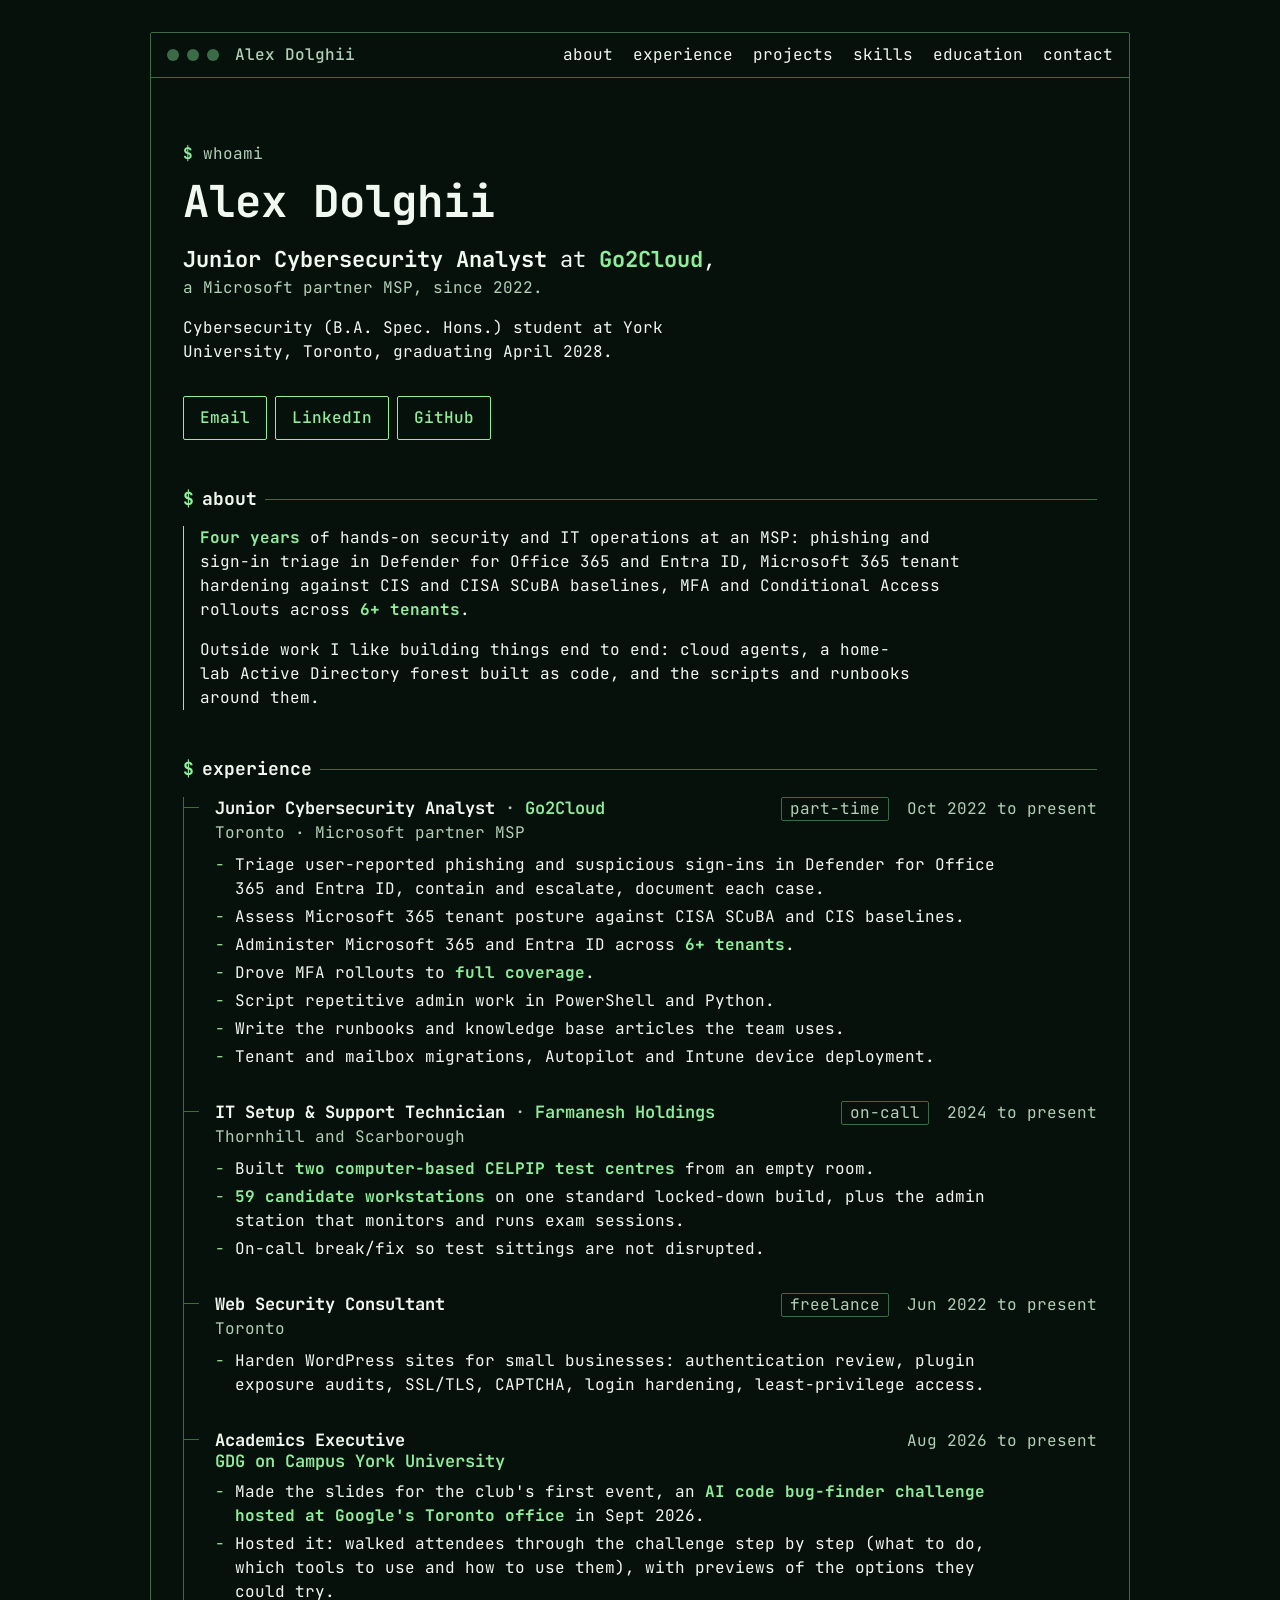
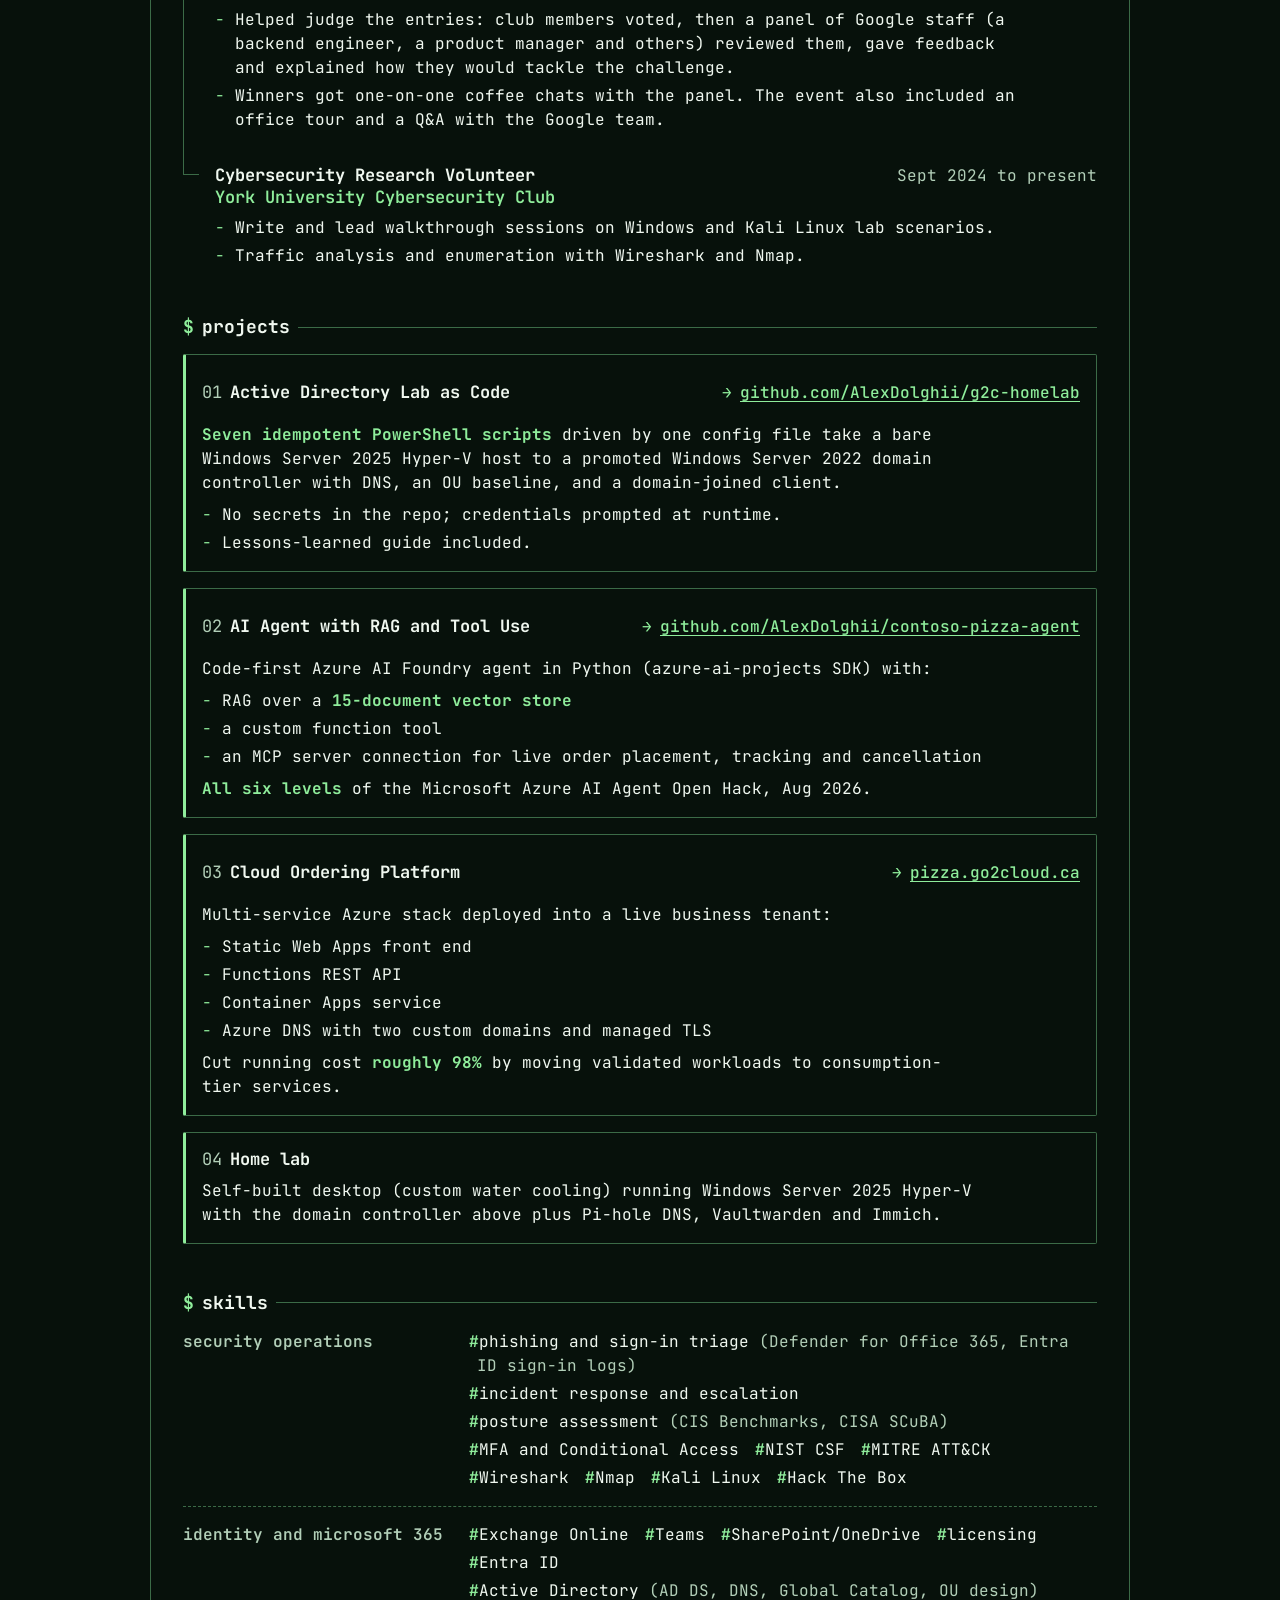
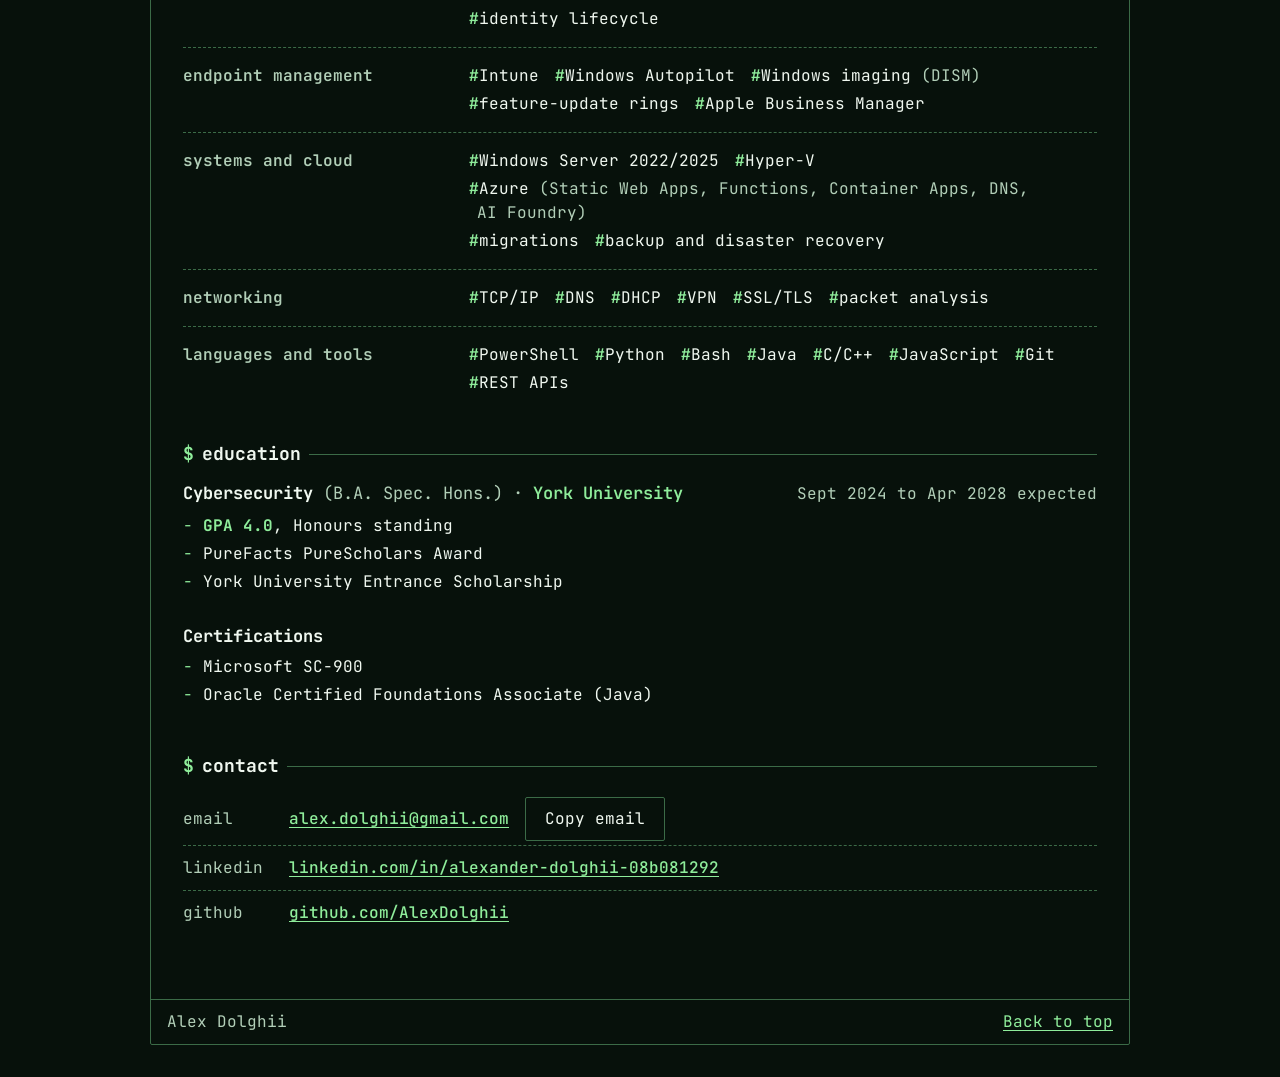
==== commit 6619b241: "add GDG academics executive role" ====
--- a/public/index.html
+++ b/public/index.html
@@ -121,6 +121,23 @@
             </div>
             <ul class="bullets" role="list">
               <li>Harden WordPress sites for small businesses: authentication review, plugin exposure audits, SSL/TLS, CAPTCHA, login hardening, least-privilege access.</li>
+            </ul>
+          </article>
+
+          <!-- "entry--stacked": the club name is long, so it always sits under the title. -->
+          <article class="entry entry--stacked">
+            <div class="entry__head">
+              <h3 class="entry__title">
+                <span class="entry__role">Academics Executive</span><span class="sr-only">, </span>
+                <span class="entry__org">GDG on Campus York University</span>
+              </h3>
+              <p class="entry__dates"><span class="nowrap"><time datetime="2026-08">Aug 2026</time> to present</span></p>
+            </div>
+            <ul class="bullets" role="list">
+              <li>Made the slides for the club's first event, an <strong class="hl">AI code bug-finder challenge hosted at Google's Toronto office</strong> in <time datetime="2026-09">Sept 2026</time>.</li>
+              <li>Hosted it: walked attendees through the challenge step by step (what to do, which tools to use and how to use them), with previews of the options they could try.</li>
+              <li>Helped judge the entries: club members voted, then a panel of Google staff (a backend engineer, a product manager and others) reviewed them, gave feedback and explained how they would tackle the challenge.</li>
+              <li>Winners got one-on-one coffee chats with the panel. The event also included an office tour and a Q&amp;A with the Google team.</li>
             </ul>
           </article>
 
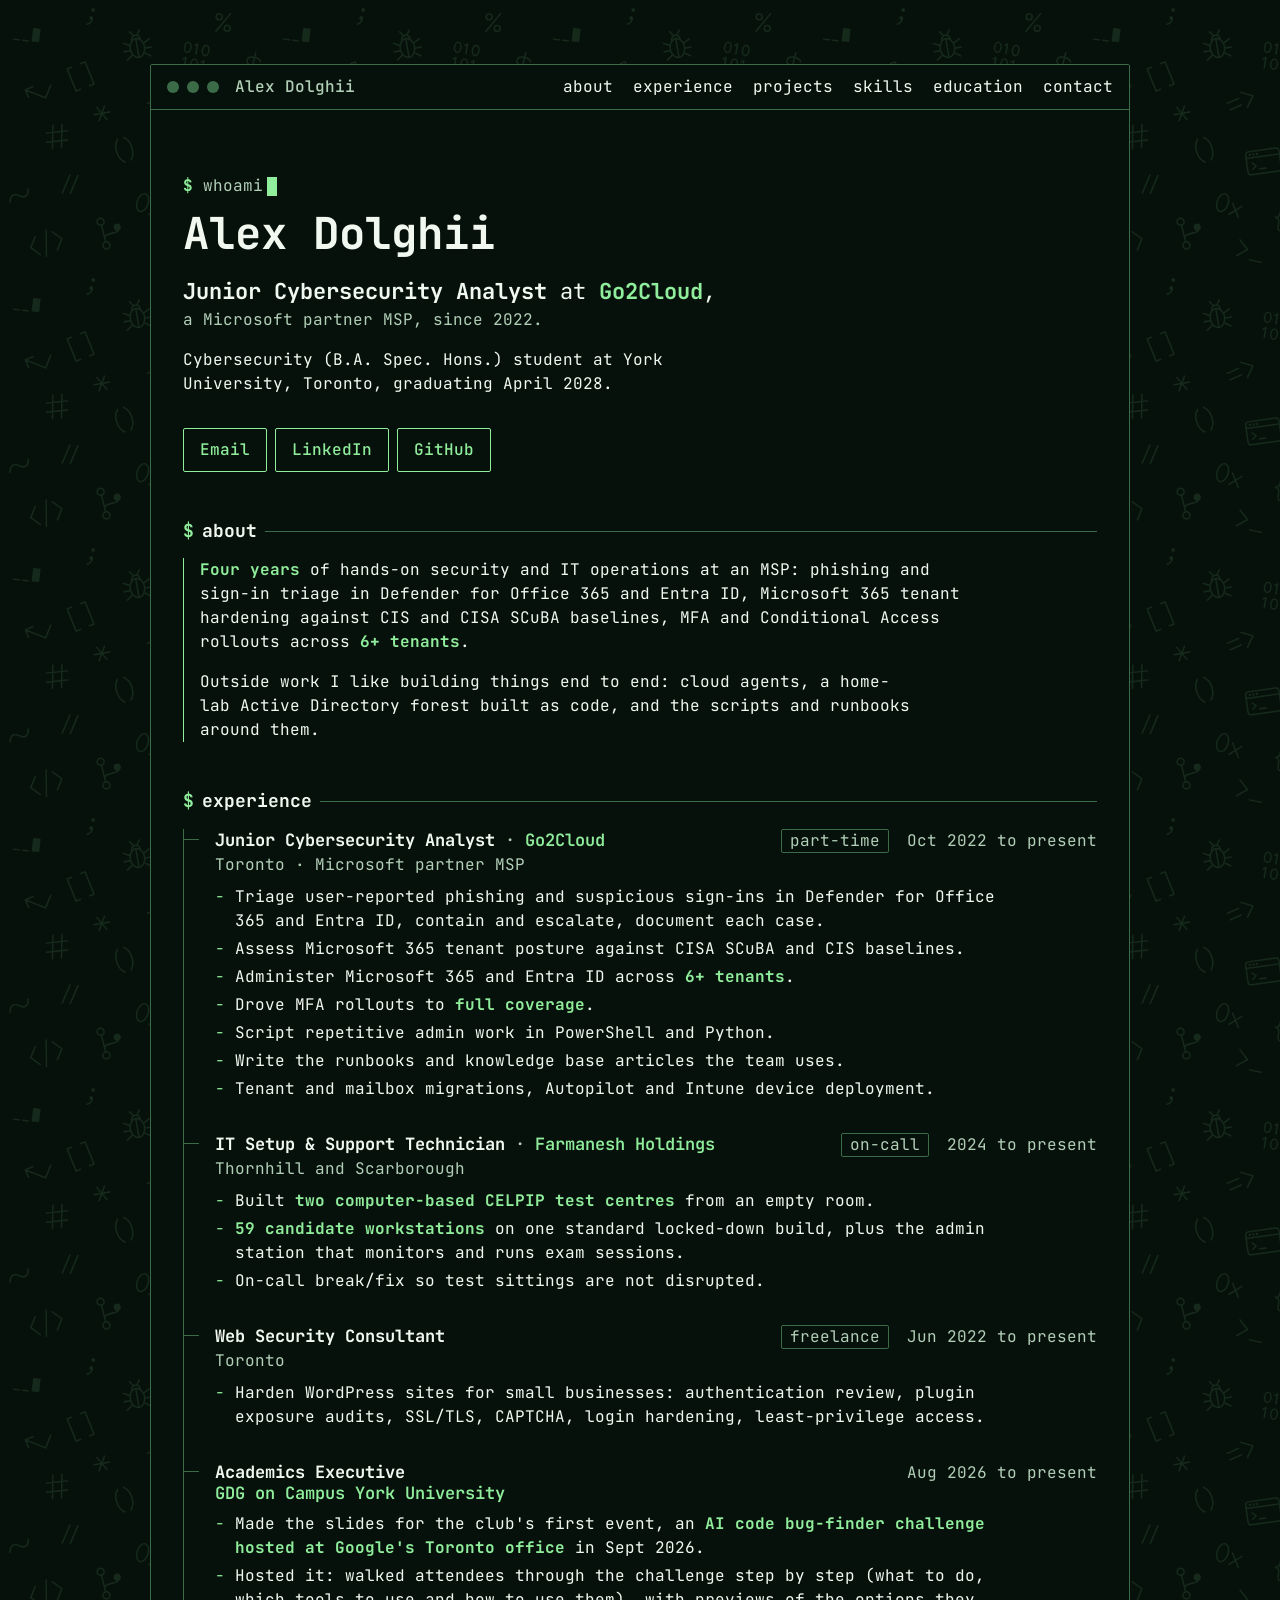
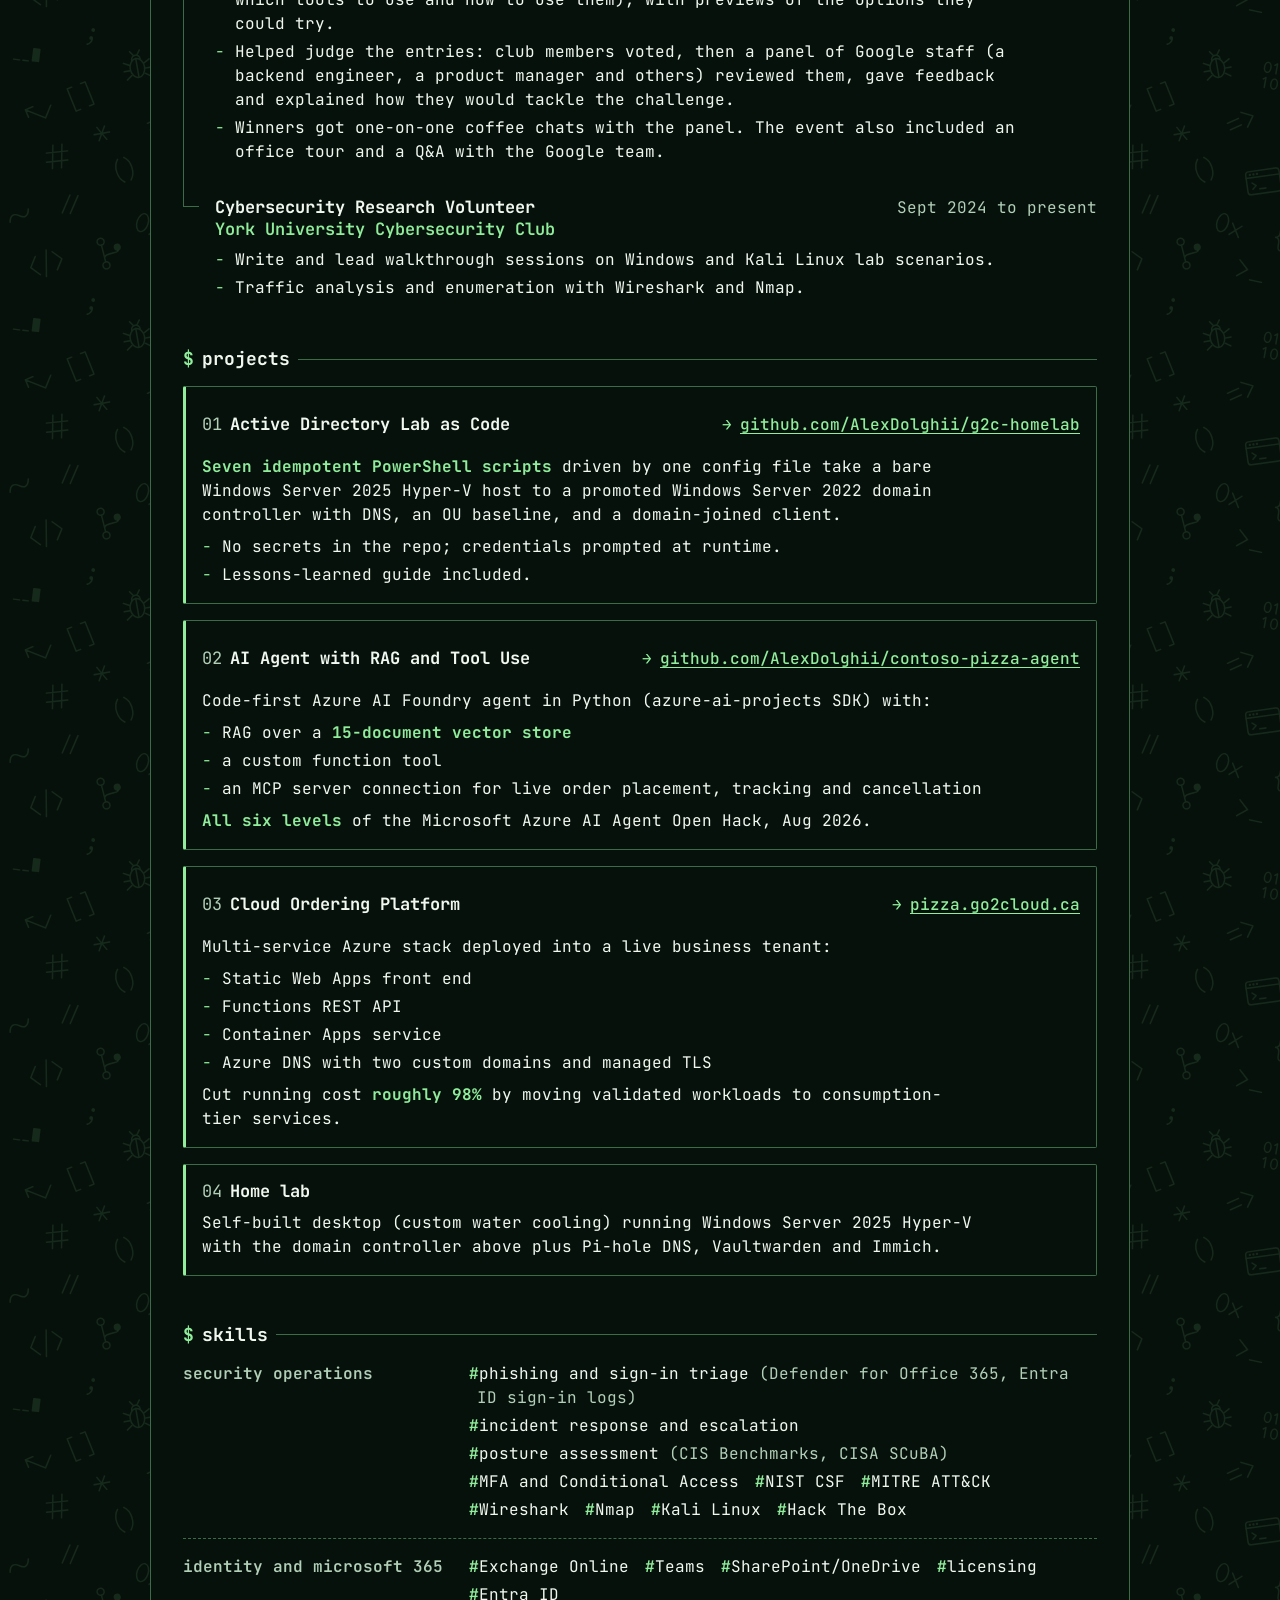
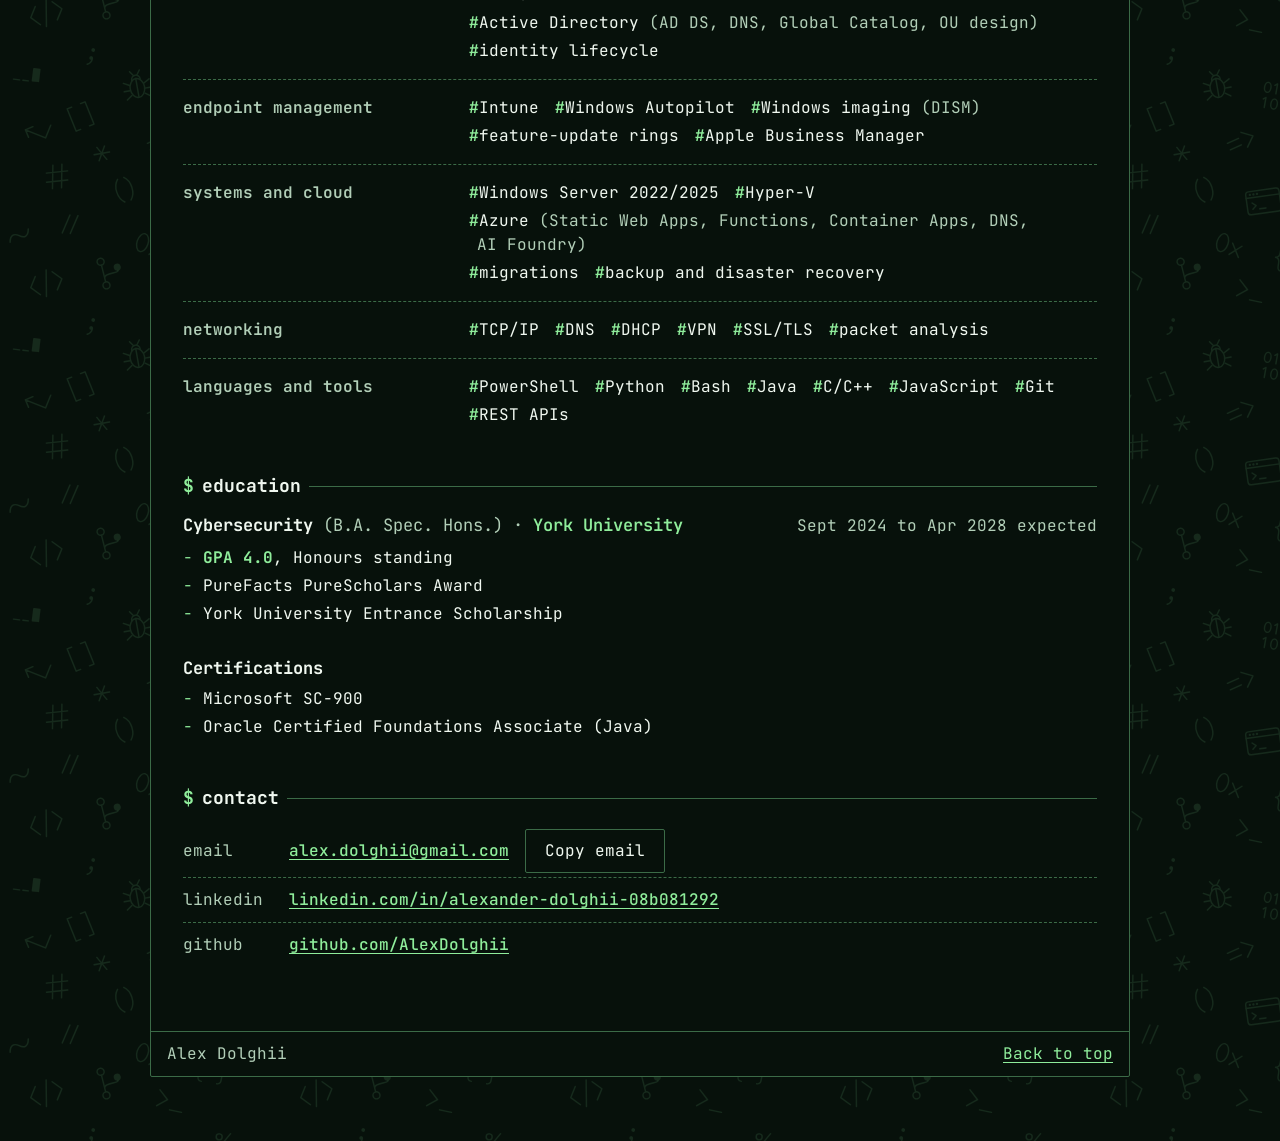
==== commit c82c18a7: "add share card, 404 page, security headers, security.txt, search files and extras" ====
--- a/public/index.html
+++ b/public/index.html
@@ -1,4 +1,9 @@
 <!doctype html>
+<!--
+  Alex Dolghii's portfolio.
+  Plain HTML, CSS and JavaScript. No frameworks, no build step.
+  The code: https://github.com/AlexDolghii/Portfolio
+-->
 <html lang="en">
 <head>
   <meta charset="utf-8">
@@ -9,6 +14,40 @@
   <meta property="og:type" content="website">
   <meta property="og:title" content="Alex Dolghii · Junior Cybersecurity Analyst">
   <meta property="og:description" content="Junior Cybersecurity Analyst at Go2Cloud, a Microsoft partner MSP, since 2022. Cybersecurity (B.A. Spec. Hons.) student at York University, Toronto, graduating April 2028.">
+  <meta property="og:url" content="https://alex-dolghii.web.app/">
+  <meta property="og:site_name" content="Alex Dolghii">
+  <!-- The preview image shown when the link is shared (LinkedIn, iMessage, Discord, email). -->
+  <meta property="og:image" content="https://alex-dolghii.web.app/assets/og-card.png">
+  <meta property="og:image:width" content="1200">
+  <meta property="og:image:height" content="630">
+  <meta property="og:image:alt" content="Alex Dolghii, Junior Cybersecurity Analyst at Go2Cloud. Cybersecurity (B.A. Spec. Hons.) student at York University, Toronto, graduating April 2028.">
+  <meta name="twitter:card" content="summary_large_image">
+  <meta name="twitter:title" content="Alex Dolghii · Junior Cybersecurity Analyst">
+  <meta name="twitter:description" content="Junior Cybersecurity Analyst at Go2Cloud, a Microsoft partner MSP, since 2022. Cybersecurity (B.A. Spec. Hons.) student at York University, Toronto, graduating April 2028.">
+  <meta name="twitter:image" content="https://alex-dolghii.web.app/assets/og-card.png">
+  <meta name="twitter:image:alt" content="Alex Dolghii, Junior Cybersecurity Analyst at Go2Cloud. Cybersecurity (B.A. Spec. Hons.) student at York University, Toronto, graduating April 2028.">
+  <link rel="canonical" href="https://alex-dolghii.web.app/">
+  <!-- Tells search engines who this page is about. Data only, never run as code. -->
+  <script type="application/ld+json">
+  {
+    "@context": "https://schema.org",
+    "@type": "Person",
+    "name": "Alex Dolghii",
+    "url": "https://alex-dolghii.web.app/",
+    "jobTitle": "Junior Cybersecurity Analyst",
+    "worksFor": { "@type": "Organization", "name": "Go2Cloud" },
+    "affiliation": {
+      "@type": "CollegeOrUniversity",
+      "name": "York University",
+      "address": { "@type": "PostalAddress", "addressLocality": "Toronto" }
+    },
+    "email": "mailto:alex.dolghii@gmail.com",
+    "sameAs": [
+      "https://github.com/AlexDolghii",
+      "https://www.linkedin.com/in/alexander-dolghii-08b081292/"
+    ]
+  }
+  </script>
   <meta name="theme-color" content="#07110B">
   <meta name="color-scheme" content="dark">
   <link rel="icon" href="assets/favicon.svg" type="image/svg+xml">
--- a/public/styles.css
+++ b/public/styles.css
@@ -42,6 +42,10 @@
   --measure: 80ch;                                               /* an 80-column terminal line */
   --num-col: 2ch;                                                /* width of a project number, "01" */
   --arrow-col: 1ch;                                              /* width of the arrow before a project link */
+  --cursor-w: 1ch;                                               /* one character wide, like a real block cursor */
+  --wallpaper-tile: 270px;                                       /* size of one repeat of the background doodles */
+  --lift: calc(var(--space-1) * 3 / 4);                          /* 3px: how far a project card rises on hover */
+  --tap-pad: calc((var(--tap) - 1.5em) / 2);                     /* grows a one-line button to 44px tall without moving the text */
   --text-md: 1.0625rem;
   --text-lg: 1.125rem;
   --text-xl: 1.375rem;
@@ -67,7 +71,7 @@
 body {
   margin: 0;
   padding: var(--space-2);
-  background: var(--color-bg);
+  /* No background here: the page colour and wallpaper come from <html> above. */
   color: var(--color-text);
   font-family: var(--font-body);
   font-size: 1rem;
@@ -75,6 +79,16 @@
   font-variant-ligatures: none; /* keeps "C/C++" and "TCP/IP" as plain letters */
   overflow-wrap: break-word;
   -webkit-font-smoothing: antialiased;
+}
+
+/* The wallpaper around the window: faint terminal and code doodles drawn
+   in the border green (assets/bg-doodles.svg), like a chat-app wallpaper.
+   It sits on <html>, not <body>, so it fills the whole screen even on a
+   short page like the 404. The window itself has a solid background, so
+   text never sits on it. */
+html {
+  background-image: url("assets/bg-doodles.svg");
+  background-size: var(--wallpaper-tile) var(--wallpaper-tile);
 }
 
 h1,
@@ -349,6 +363,39 @@
   font-weight: 700;
 }
 
+/* A solid block cursor after "whoami". It blinks a few times on load
+   (section 16, only if motion is allowed), then rests. */
+.hero__prompt::after {
+  content: "";
+  display: inline-block;
+  width: var(--cursor-w);
+  height: 1.2em;
+  margin-left: var(--space-1);
+  vertical-align: text-bottom;
+  background: var(--color-accent);
+}
+
+/* script.js turns "whoami" into this button when motion is allowed.
+   The padding makes it a 44px tap target; the matching negative margin
+   keeps the line exactly where it was, so nothing shifts. */
+.hero__run {
+  position: relative; /* paints above the h1 below it, so all 44px take the click */
+  padding: var(--tap-pad) 0;
+  margin: calc(var(--tap-pad) * -1) 0;
+  border: 0;
+  background: none;
+  color: inherit;
+  font: inherit;
+  line-height: inherit;
+  cursor: pointer;
+}
+
+.hero__run:hover {
+  color: var(--color-accent);
+  text-decoration: underline;
+  text-underline-offset: 0.2em;
+}
+
 .hero__name {
   margin-top: var(--space-2);
   font-size: clamp(2rem, 1.5rem + 2.5vw, 2.75rem);
@@ -749,7 +796,38 @@
 .footer a {
   display: inline-flex;
   align-items: center;
+  justify-content: center;
+  min-width: var(--tap); /* a short label like "Home" still gets a full 44px target */
   min-height: var(--tap);
+}
+
+/* ==========================================================
+   13b. 404 page (404.html): same window, one short message
+   ========================================================== */
+.notfound {
+  padding-block: var(--space-5);
+}
+
+.notfound__command {
+  color: var(--color-muted);
+}
+
+/* The address someone typed can be very long, so it may break anywhere. */
+.notfound__path {
+  color: var(--color-text);
+  overflow-wrap: anywhere;
+}
+
+.notfound__title {
+  margin-top: var(--space-3);
+  font-size: clamp(1.75rem, 1.25rem + 2vw, 2.5rem);
+  font-weight: 700;
+}
+
+.notfound__text {
+  max-width: var(--measure);
+  margin-top: var(--space-3);
+  color: var(--color-muted);
 }
 
 /* ==========================================================
@@ -820,8 +898,9 @@
    15. Desktop (1024px): sticky one-row title bar
    ========================================================== */
 @media (min-width: 64em) {
+  /* Extra room above and below so the wallpaper frames the window, like the preview. */
   body {
-    padding: var(--space-4);
+    padding: var(--space-5) var(--space-4);
   }
 
   .titlebar {
@@ -867,8 +946,10 @@
 }
 
 /* ==========================================================
-   16. Motion: short, transform/opacity only, and only if the visitor allows it.
-       Nothing moves when the page loads.
+   16. Motion: transform/opacity only, 150-300ms transitions, and only if
+       the visitor allows it. Nothing slides or fades in when the page loads.
+       The one load-time effect is the whoami cursor blinking 4 times
+       (stepped opacity, done in about 4 seconds).
    ========================================================== */
 @media (prefers-reduced-motion: no-preference) {
   .skip-link {
@@ -887,6 +968,56 @@
   .card__link:hover::before,
   .card__link:focus-visible::before {
     transform: translateX(var(--space-1));
+  }
+
+  /* The cursor after "whoami" blinks four times when the page opens, then stays solid. */
+  .hero__prompt::after {
+    animation: cursor-blink 1060ms step-end 4;
+  }
+
+  /* Running "whoami": the name and intro lines hide at once, then fade back
+     in one at a time (script.js adds .is-shown to each, 140ms apart). */
+  .hero.is-running .hero__reveal {
+    opacity: 0;
+  }
+
+  .hero.is-running .hero__reveal.is-shown {
+    opacity: 1;
+    transition: opacity 180ms ease-out;
+  }
+
+  /* Project cards rise 3px for keyboard focus... */
+  .card {
+    transition: transform 150ms ease-out;
+  }
+
+  .card:focus-within {
+    transform: translateY(calc(var(--lift) * -1));
+  }
+
+  /* An invisible 3px strip under each card. It rises with the card and covers
+     the gap the lift leaves, so a pointer at the card's bottom edge stays "on"
+     the card instead of flickering in and out of hover. */
+  .card::after {
+    content: "";
+    position: absolute;
+    top: 100%;
+    right: 0;
+    left: 0;
+    height: var(--lift);
+  }
+}
+
+/* ...and for a mouse pointer. Touch screens have no real hover, so they skip it. */
+@media (prefers-reduced-motion: no-preference) and (hover: hover) {
+  .card:hover {
+    transform: translateY(calc(var(--lift) * -1));
+  }
+}
+
+@keyframes cursor-blink {
+  50% {
+    opacity: 0;
   }
 }
 
@@ -903,6 +1034,13 @@
    17. Accessibility settings
    ========================================================== */
 /* "Increase contrast": muted text and borders go to full strength. */
+/* People who ask for more contrast get a plain background, no doodles. */
+@media (prefers-contrast: more) {
+  html {
+    background-image: none;
+  }
+}
+
 @media (prefers-contrast: more) {
   :root {
     --color-muted: var(--color-text);
@@ -919,6 +1057,11 @@
 
   .card::before {
     display: none;
+  }
+
+  .hero__prompt::after {
+    forced-color-adjust: none;
+    background: CanvasText;
   }
 }
 
@@ -990,4 +1133,29 @@
   .contact li {
     break-inside: avoid;
   }
-}
+
+  /* A cursor means nothing on paper. */
+  .hero__prompt::after {
+    display: none;
+  }
+
+  /* No wallpaper on paper either. */
+  html {
+    background-image: none;
+  }
+
+  /* Printed or PDF copies still lead back to the live site. */
+  .window::after {
+    content: "alex-dolghii.web.app";
+    display: block;
+    margin-top: var(--space-4);
+    padding-top: var(--space-2);
+    border-top: var(--rule);
+    color: var(--color-muted);
+  }
+
+  /* Printing in the middle of a whoami replay must never leave the intro blank. */
+  .hero__reveal {
+    opacity: 1 !important;
+  }
+}
